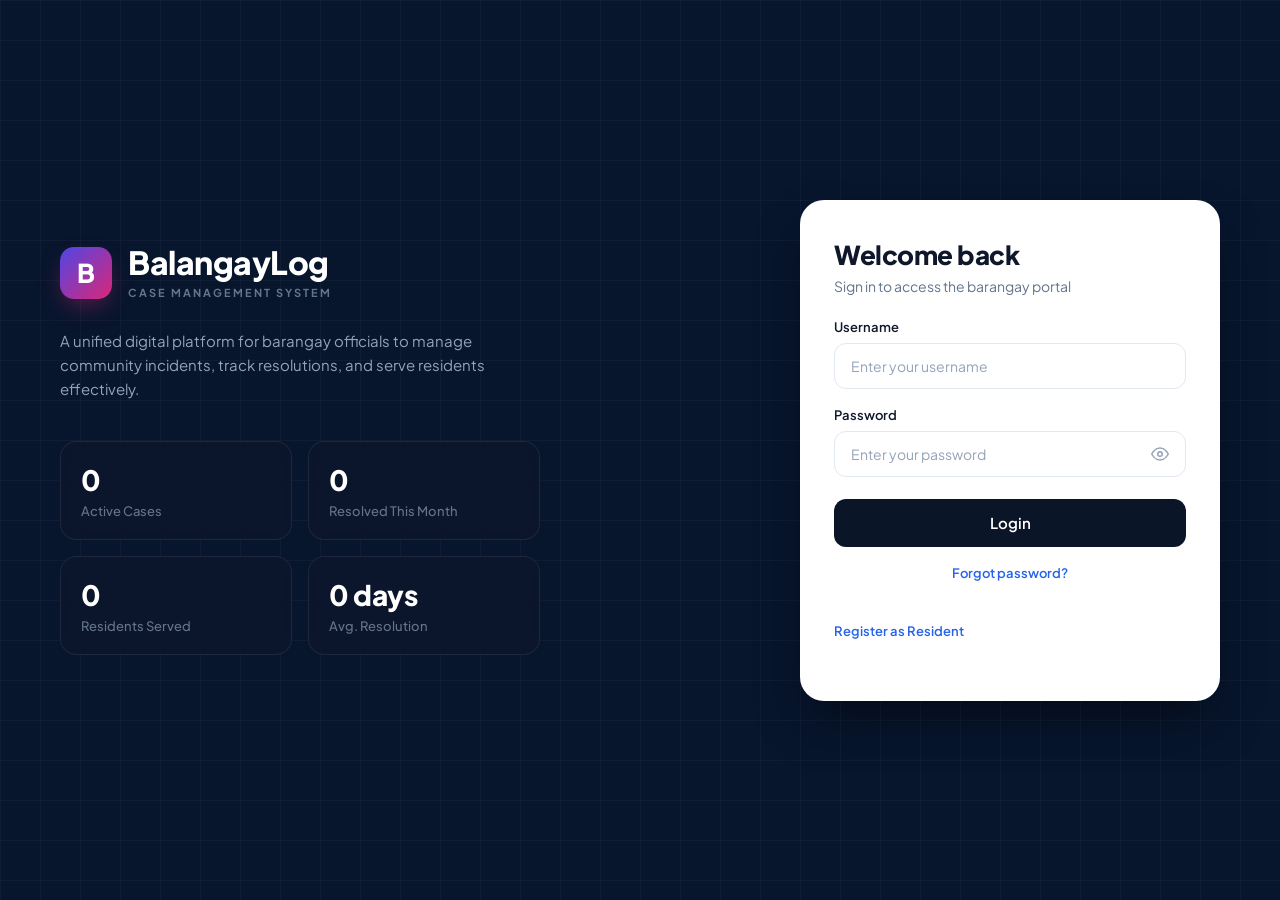
==== index.html @ 852dc4d8 "Merge branch 'jcgmarquez-cmd:main' into main" ====
<!DOCTYPE html>
<html lang="en">
<head>
    <meta charset="UTF-8">
    <meta name="viewport" content="width=device-width, initial-scale=1.0">
    <title>BalangayLog - Case Management System</title>
    
  <!-- Immediate Guard: If already logged in in this tab, do not render login page -->
    <script>
        try {
            var token = sessionStorage.getItem('authToken');
            var user = sessionStorage.getItem('currentUser');
            if (token && user && token !== 'undefined' && user !== 'undefined' && token !== 'null' && user !== 'null') {
                window.location.replace('dashboard.html');
            }
        } catch (e) {}
    </script>

    <link rel="stylesheet" href="style.css">
    <link href="https://fonts.googleapis.com/css2?family=Plus+Jakarta+Sans:wght@400;500;600;700;800&display=swap" rel="stylesheet">
</head>
<body>
    <div class="page-container">
        <!-- LEFT SIDE: BRANDING & REAL-TIME STATS -->
        <div class="hero-section">
            <div class="brand-header">
                <div class="brand-logo">
                    <span class="brand-logo-fallback" aria-hidden="true">B</span>
                </div>
                <div class="brand-text">
                    <h1>BalangayLog</h1>
                    <span class="subtext">CASE MANAGEMENT SYSTEM</span>
                </div>
            </div>

            <p class="hero-description">
                A unified digital platform for barangay officials to manage community incidents, track resolutions, and serve residents effectively.
            </p>

            <!-- Real-Time Metrics Grid -->
            <div class="metrics-grid">
                <div class="metric-card">
                    <span class="metric-value" id="activeCases">0</span>
                    <span class="metric-label">Active Cases</span>
                </div>
                <div class="metric-card">
                    <span class="metric-value" id="resolvedMonth">0</span>
                    <span class="metric-label">Resolved This Month</span>
                </div>
                <div class="metric-card">
                    <span class="metric-value" id="residentsServed">0</span>
                    <span class="metric-label">Residents Served</span>
                </div>
                <div class="metric-card">
                    <span class="metric-value" id="avgResolution">0 days</span>
                    <span class="metric-label">Avg. Resolution</span>
                </div>
            </div>
        </div> 
        
        <!-- RIGHT SIDE: LOGIN CARD -->
        <div class="auth-section">
            <div class="auth-card">
                <div class="auth-header">
                    <h2>Welcome back</h2>
                    <p>Sign in to access the barangay portal</p>
                </div>

                <div id="errorBanner" class="error-banner" style="display: none;"></div>

                <form id="setupForm" style="display: none;">
                    <div class="form-group">
                        <label for="setup_first_name">First Name</label>
                        <input type="text" id="setup_first_name" required autocomplete="off">
                    </div>
                    <div class="form-group">
                        <label for="setup_last_name">Last Name</label>
                        <input type="text" id="setup_last_name" required autocomplete="off">
                    </div>
                    <div class="form-group">
                        <label for="setup_username">Username</label>
                        <input type="text" id="setup_username" required autocomplete="off">
                    </div>
                    <div class="form-group">
                        <label for="setup_password">Password</label>
                        <input type="password" id="setup_password" required>
                    </div>
                    <div class="form-group">
                        <label for="setup_confirm_password">Confirm Password</label>
                        <input type="password" id="setup_confirm_password" required>
                    </div>
                    <button type="submit" id="setupBtn" class="primary-btn">Create Administrator</button>
                </form>

                <form id="loginForm">
                    <div class="form-group">
                        <label for="username">Username</label>
                        <input type="text" id="username" placeholder="Enter your username" required autocomplete="off">
                    </div>

                    <div class="form-group">
                        <label for="password">Password</label>
                        <div class="password-input-wrapper">
                            <input type="password" id="password" placeholder="Enter your password" required>
                            <button type="button" id="togglePassword" class="eye-btn" aria-label="Toggle password">
                                <svg class="eye-icon" viewBox="0 0 24 24" width="18" height="18" fill="none" stroke="currentColor" stroke-width="2" stroke-linecap="round" stroke-linejoin="round">
                                    <path d="M1 12s4-8 11-8 11 8 11 8-4 8-11 8-11-8-11-8z"></path>
                                    <circle cx="12" cy="12" r="3"></circle>
                                </svg>
                            </button>
                        </div>
                    </div>

                    <button type="submit" id="loginBtn" class="primary-btn">Login</button>
                    <a href="#" id="forgotPasswordLink" class="forgot-link">Forgot password?</a>
                </form>

                <div class="auth-links" style="display: flex; justify-content: space-between; margin-top: 18px; gap: 12px; flex-wrap: wrap;">
                    <a href="register.html" class="forgot-link">Register as Resident</a>
                    <a href="#" id="initialSetupLink" class="forgot-link">Initial Setup</a>
                </div>
            </div>
        </div>
    </div>

  <script src="script.js?v=99"></script>

   <!-- ADMINISTRATIVE PASSWORD RESET MODAL -->
    <div class="modal-overlay" id="forgotModal" style="display: none; position: fixed; inset: 0; background: rgba(15, 23, 42, 0.7); backdrop-filter: blur(4px); z-index: 9999; align-items: center; justify-content: center;">
        <div style="background: #ffffff; border-radius: 16px; max-width: 440px; width: 90%; padding: 28px; box-shadow: 0 20px 25px -5px rgba(0, 0, 0, 0.2); position: relative;">
            <div style="display: flex; align-items: center; justify-content: space-between; margin-bottom: 16px;">
                <div style="display: flex; align-items: center; gap: 10px;">
                    <div style="background: #eff6ff; color: #2563eb; width: 36px; height: 36px; border-radius: 10px; display: flex; align-items: center; justify-content: center;">
                        <svg viewBox="0 0 24 24" width="20" height="20" fill="none" stroke="currentColor" stroke-width="2">
                            <rect x="3" y="11" width="18" height="11" rx="2" ry="2"></rect>
                            <path d="M7 11V7a5 5 0 0 1 10 0v4"></path>
                        </svg>
                    </div>
                    <h3 style="margin: 0; font-size: 1.15rem; color: #0f172a; font-weight: 700;">Password Reset Policy</h3>
                </div>
                <button type="button" id="closeForgotModal" style="background: transparent; border: none; font-size: 24px; color: #94a3b8; cursor: pointer; line-height: 1;">&times;</button>
            </div>

            <p style="font-size: 0.9rem; color: #475569; line-height: 1.5; margin-bottom: 14px;">
                Verified Account: <strong id="forgotModalUserDisplay" style="color: #0f172a;">Official Account</strong>
            </p>

            <p style="font-size: 0.9rem; color: #475569; line-height: 1.5; margin-bottom: 18px;">
                Password reset requests must be submitted directly to the Barangay System Administrator.
            </p>

            <div style="background: #f8fafc; border: 1px solid #e2e8f0; border-radius: 10px; padding: 14px; font-size: 0.85rem; color: #334155; margin-bottom: 20px;">
                <p style="margin: 0 0 6px 0;"><strong>Required Steps:</strong></p>
                <ul style="margin: 0; padding-left: 18px; line-height: 1.6;">
                    <li>Contact the <strong>Barangay Secretary</strong> or ICT Administrator.</li>
                    <li>Present valid barangay identification credentials.</li>
                    <li>The administrator will generate and issue a temporary login key.</li>
                </ul>
            </div>

            <button type="button" id="dismissForgotBtn" class="primary-btn" style="width: 100%; padding: 10px; font-size: 0.95rem;">Understood</button>
        </div>
    </div>
</body>
</html>
---- style.css ----
* {
    margin: 0;
    padding: 0;
    box-sizing: border-box;
    font-family: 'Plus Jakarta Sans', sans-serif;
}

body {
    min-height: 100vh;
    background-color: #07152d;
    background-image: 
        linear-gradient(rgba(255, 255, 255, 0.03) 1px, transparent 1px),
        linear-gradient(90deg, rgba(255, 255, 255, 0.03) 1px, transparent 1px);
    background-size: 40px 40px;
    display: flex;
    align-items: center;
    justify-content: center;
    color: #ffffff;
}

.page-container {
    width: 100%;
    max-width: 1240px;
    min-height: 100vh;
    display: flex;
    flex-direction: row;
    align-items: center;
    justify-content: space-between;
    padding: 40px;
    gap: 48px;
    margin: 0 auto;
}

/* --- LEFT SIDE: HERO & STATS --- */
.hero-section {
    flex: 1 1 540px;
    min-width: 320px;
}

.brand-header {
    display: flex;
    align-items: center;
    gap: 16px;
    margin-bottom: 28px;
}

.brand-logo {
    position: relative;
    width: 52px;
    height: 52px;
    background: linear-gradient(135deg, #4f46e5 0%, #db2777 100%);
    border-radius: 14px;
    display: flex;
    align-items: center;
    justify-content: center;
    font-size: 26px;
    font-weight: 800;
    color: #ffffff;
    box-shadow: 0 10px 25px -5px rgba(219, 39, 119, 0.4);
}

.brand-logo-fallback {
    line-height: 1;
}

.brand-text h1 {
    font-size: 32px;
    font-weight: 800;
    letter-spacing: -0.5px;
    color: #ffffff;
    line-height: 1.1;
}

.brand-text .subtext {
    font-size: 11px;
    font-weight: 700;
    letter-spacing: 2px;
    color: #64748b;
}

.hero-description {
    font-size: 15px;
    line-height: 1.6;
    color: #94a3b8;
    margin-bottom: 40px;
    max-width: 460px;
}

/* Metric Cards */
.metrics-grid {
    display: grid;
    grid-template-columns: 1fr 1fr;
    gap: 16px;
    max-width: 480px;
}

.metric-card {
    background: rgba(15, 23, 42, 0.6);
    border: 1px solid rgba(255, 255, 255, 0.08);
    backdrop-filter: blur(8px);
    border-radius: 16px;
    padding: 20px;
    display: flex;
    flex-direction: column;
    gap: 6px;
}

.metric-value {
    font-size: 28px;
    font-weight: 800;
    color: #ffffff;
    letter-spacing: -0.5px;
}

.metric-label {
    font-size: 13px;
    color: #64748b;
    font-weight: 500;
}

/* --- RIGHT SIDE: AUTH CARD --- */
.auth-section {
    flex: 0 0 420px;
    width: 420px;
    display: flex;
    justify-content: flex-end;
}

.auth-card {
    background: #ffffff;
    border-radius: 24px;
    padding: 38px 34px;
    width: 100%;
    color: #0f172a;
    box-shadow: 0 25px 50px -12px rgba(0, 0, 0, 0.5);
}

.register-page {
    max-width: 1000px;
}

.register-card {
    max-width: 800px;
    margin: 32px auto;
}

.register-brand {
    display: flex;
    align-items: center;
    gap: 12px;
    margin-bottom: 28px;
}

.register-brand .brand-logo {
    flex: 0 0 44px;
    width: 44px;
    height: 44px;
    font-size: 22px;
}

.register-brand-name {
    color: #0f172a;
    font-size: 17px;
    font-weight: 800;
}

.register-grid {
    display: grid;
    grid-template-columns: repeat(2, minmax(0, 1fr));
    column-gap: 20px;
}

.register-grid .form-group--wide {
    grid-column: 1 / -1;
}

.register-grid .form-group input[type="file"] {
    height: auto;
    min-height: 46px;
    padding: 9px 12px;
}

.register-footer {
    margin-top: 18px;
    text-align: center;
    color: #64748b;
    font-size: 13px;
}

.register-footer a {
    color: #2563eb;
    font-weight: 600;
    text-decoration: none;
}

.register-footer a:hover {
    text-decoration: underline;
}

.auth-header h2 {
    font-size: 26px;
    font-weight: 800;
    color: #0f172a;
    margin-bottom: 6px;
    letter-spacing: -0.5px;
}

.auth-header p {
    font-size: 14px;
    color: #64748b;
    margin-bottom: 24px;
}

.error-banner {
    background: #fef2f2;
    border: 1px solid #fecaca;
    color: #dc2626;
    padding: 10px 14px;
    border-radius: 10px;
    font-size: 13px;
    margin-bottom: 20px;
    font-weight: 500;
}

.form-group {
    margin-bottom: 18px;
}

.form-group label {
    display: block;
    font-size: 13px;
    font-weight: 600;
    color: #0f172a;
    margin-bottom: 8px;
}

.form-group input {
    width: 100%;
    height: 46px;
    padding: 0 16px;
    border: 1px solid #e2e8f0;
    border-radius: 12px;
    font-size: 14px;
    color: #0f172a;
    outline: none;
    transition: all 0.2s ease;
}

.form-group input:focus {
    border-color: #0f172a;
    box-shadow: 0 0 0 3px rgba(15, 23, 42, 0.08);
}

.form-group input::placeholder {
    color: #94a3b8;
}

.password-input-wrapper {
    position: relative;
    display: flex;
    align-items: center;
}

.password-input-wrapper input {
    padding-right: 48px;
}

.eye-btn {
    position: absolute;
    top: 50%;
    right: 14px;
    transform: translateY(-50%);
    width: 24px;
    height: 24px;
    background: none;
    border: none;
    cursor: pointer;
    color: #94a3b8;
    display: flex;
    align-items: center;
    justify-content: center;
    transition: color 0.2s;
}

.eye-btn:focus-visible {
    outline: 2px solid #2563eb;
    outline-offset: 2px;
    border-radius: 4px;
}

.eye-btn:hover {
    color: #0f172a;
}

.primary-btn {
    width: 100%;
    height: 48px;
    background: #0b1528;
    color: #ffffff;
    border: none;
    border-radius: 12px;
    font-size: 15px;
    font-weight: 600;
    cursor: pointer;
    transition: background 0.2s;
    margin-top: 4px;
}

.primary-btn:hover {
    background: #1e293b;
}

.primary-btn:disabled {
    opacity: 0.7;
    cursor: not-allowed;
}

.forgot-link {
    display: block;
    text-align: center;
    color: #2563eb;
    font-size: 13px;
    font-weight: 600;
    text-decoration: none;
    margin: 18px 0 24px;
}

.forgot-link:hover {
    text-decoration: underline;
}

/* Demo Accounts */
.demo-divider {
    position: relative;
    text-align: center;
    margin-bottom: 14px;
}

.demo-divider::before {
    content: '';
    position: absolute;
    top: 50%;
    left: 0;
    right: 0;
    height: 1px;
    background: #f1f5f9;
    z-index: 1;
}

.demo-divider span {
    position: relative;
    background: #ffffff;
    padding: 0 12px;
    font-size: 11px;
    font-weight: 700;
    letter-spacing: 1px;
    color: #94a3b8;
    z-index: 2;
}

.demo-grid {
    display: grid;
    grid-template-columns: 1fr 1fr;
    gap: 12px;
}

.demo-chip {
    background: #ffffff;
    border: 1px solid #e2e8f0;
    border-radius: 12px;
    padding: 10px 12px;
    display: flex;
    flex-direction: column;
    text-align: left;
    cursor: pointer;
    transition: all 0.2s;
}

.demo-chip:hover {
    border-color: #cbd5e1;
    background: #f8fafc;
}

.demo-chip .demo-name {
    font-size: 13px;
    font-weight: 700;
    color: #0f172a;
}

.demo-chip .demo-role {
    font-size: 11px;
    color: #64748b;
}

/* Stacks vertically ONLY on narrow mobile screens (under 720px) */
@media (max-width: 720px) {
    .page-container {
        flex-direction: column;
        padding: 32px 20px;
        gap: 36px;
    }
    .hero-section {
        max-width: 100%;
        text-align: center;
    }
    .brand-header {
        justify-content: center;
    }
    .hero-description {
        margin: 0 auto 32px;
    }
    .metrics-grid {
        max-width: 100%;
    }
    .auth-section {
        width: 100%;
        flex: 1 1 100%;
    }
    .register-page {
        min-height: 100vh;
        justify-content: center;
    }
    .register-card {
        margin: 0;
        padding: 28px 22px;
    }
}

@media (max-width: 520px) {
    .register-grid {
        grid-template-columns: 1fr;
    }
    .register-grid .form-group--wide {
        grid-column: auto;
    }
}
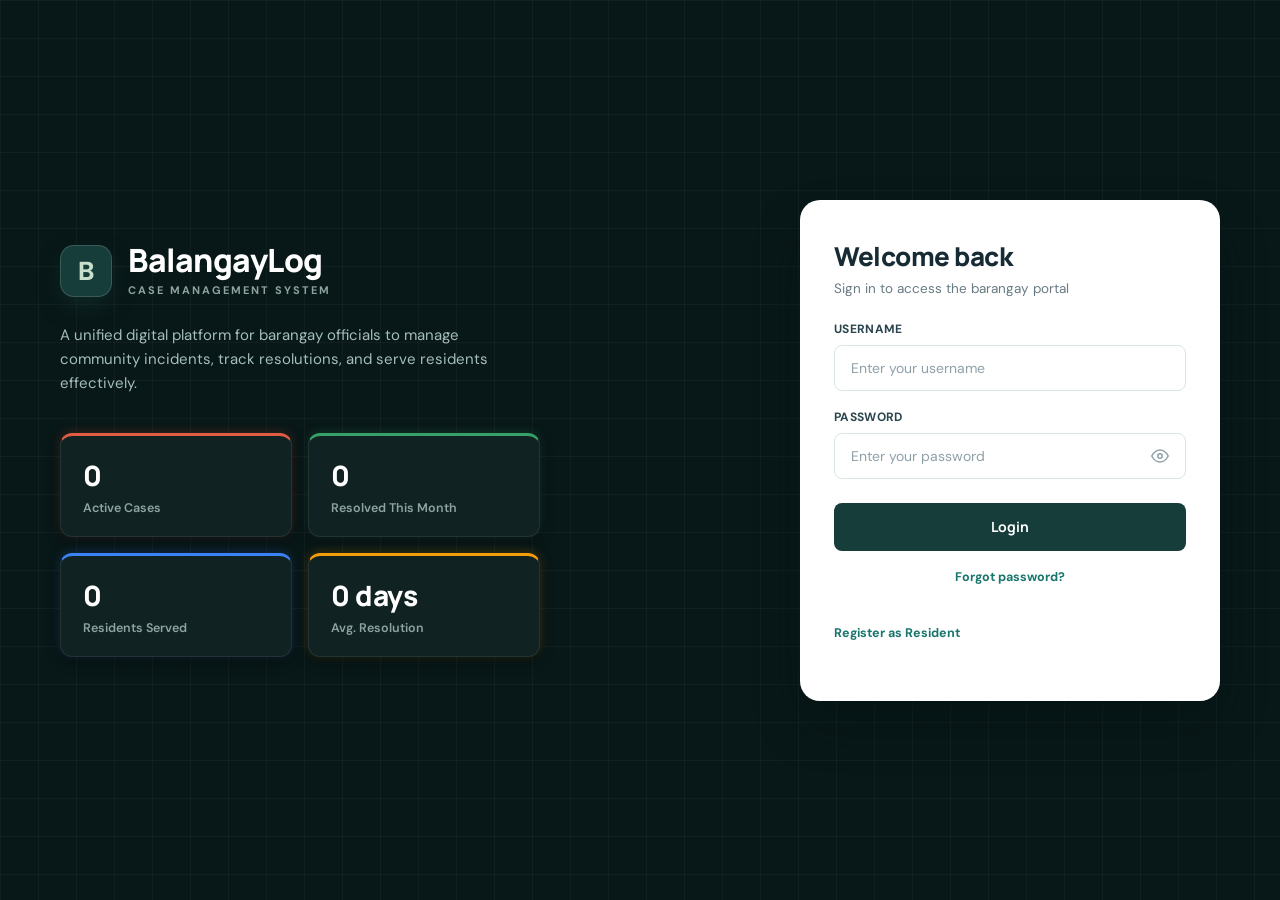
==== commit e4c4d0c4: "Add files via upload" ====
--- a/index.html
+++ b/index.html
@@ -16,7 +16,7 @@
         } catch (e) {}
     </script>
 
-    <link rel="stylesheet" href="style.css">
+    <link rel="stylesheet" href="style.css?v=20261011">
     <link href="https://fonts.googleapis.com/css2?family=Plus+Jakarta+Sans:wght@400;500;600;700;800&display=swap" rel="stylesheet">
 </head>
 <body>
--- a/style.css
+++ b/style.css
@@ -1,21 +1,38 @@
+@import url('https://fonts.googleapis.com/css2?family=DM+Sans:wght@400;500;600;700&family=Manrope:wght@500;600;700;800&family=Plus+Jakarta+Sans:wght@400;500;600;700;800&display=swap');
+
+:root {
+    --ink: #172b35;
+    --muted: #687b83;
+    --line: #dce5e6;
+    --paper: #f3f7f6;
+    --sidebar: #173d3b;
+    --sidebar-soft: #26524e;
+    --teal: #19766c;
+    --teal-dark: #125b54;
+    --coral: #d15c49;
+    --gold: #b4852e;
+    --blue: #407792;
+    --green: #48835f;
+}
+
 * {
     margin: 0;
     padding: 0;
     box-sizing: border-box;
-    font-family: 'Plus Jakarta Sans', sans-serif;
+    font-family: 'DM Sans', 'Plus Jakarta Sans', sans-serif;
 }
 
 body {
     min-height: 100vh;
-    background-color: #07152d;
+    background-color: #081717 !important;
     background-image: 
-        linear-gradient(rgba(255, 255, 255, 0.03) 1px, transparent 1px),
-        linear-gradient(90deg, rgba(255, 255, 255, 0.03) 1px, transparent 1px);
-    background-size: 40px 40px;
+        linear-gradient(rgba(255, 255, 255, 0.035) 1px, transparent 1px),
+        linear-gradient(90deg, rgba(255, 255, 255, 0.035) 1px, transparent 1px) !important;
+    background-size: 38px 38px !important;
     display: flex;
     align-items: center;
     justify-content: center;
-    color: #ffffff;
+    color: #f1f7f5;
 }
 
 .page-container {
@@ -41,22 +58,24 @@
     display: flex;
     align-items: center;
     gap: 16px;
-    margin-bottom: 28px;
+    margin-bottom: 24px;
 }
 
 .brand-logo {
     position: relative;
     width: 52px;
     height: 52px;
-    background: linear-gradient(135deg, #4f46e5 0%, #db2777 100%);
+    background: #173d3b;
+    border: 1px solid rgba(255, 255, 255, 0.15);
     border-radius: 14px;
     display: flex;
     align-items: center;
     justify-content: center;
+    font-family: 'Manrope', sans-serif;
     font-size: 26px;
     font-weight: 800;
-    color: #ffffff;
-    box-shadow: 0 10px 25px -5px rgba(219, 39, 119, 0.4);
+    color: #c8e0cb;
+    box-shadow: 0 10px 25px -5px rgba(23, 61, 59, 0.6);
 }
 
 .brand-logo-fallback {
@@ -64,6 +83,7 @@
 }
 
 .brand-text h1 {
+    font-family: 'Manrope', sans-serif;
     font-size: 32px;
     font-weight: 800;
     letter-spacing: -0.5px;
@@ -75,18 +95,18 @@
     font-size: 11px;
     font-weight: 700;
     letter-spacing: 2px;
-    color: #64748b;
+    color: #8da49e;
 }
 
 .hero-description {
     font-size: 15px;
     line-height: 1.6;
-    color: #94a3b8;
-    margin-bottom: 40px;
+    color: #a4beba;
+    margin-bottom: 38px;
     max-width: 460px;
 }
 
-/* Metric Cards */
+/* Metric Cards Base */
 .metrics-grid {
     display: grid;
     grid-template-columns: 1fr 1fr;
@@ -95,17 +115,47 @@
 }
 
 .metric-card {
-    background: rgba(15, 23, 42, 0.6);
+    background: #112222;
     border: 1px solid rgba(255, 255, 255, 0.08);
-    backdrop-filter: blur(8px);
-    border-radius: 16px;
-    padding: 20px;
+    backdrop-filter: blur(10px);
+    border-radius: 12px;
+    padding: 20px 22px;
     display: flex;
     flex-direction: column;
     gap: 6px;
+    transition: transform 0.2s ease, box-shadow 0.2s ease;
+}
+
+.metric-card:hover {
+    transform: translateY(-2px);
+}
+
+/* 1. Active Cases (Coral Red) */
+.metric-card:nth-child(1) {
+    border-top: 3px solid #e05d44 !important;
+    box-shadow: 0 -2px 10px rgba(224, 93, 68, 0.2), 0 4px 14px rgba(0, 0, 0, 0.35);
+}
+
+/* 2. Resolved This Month (Emerald Green) */
+.metric-card:nth-child(2) {
+    border-top: 3px solid #38a169 !important;
+    box-shadow: 0 -2px 10px rgba(56, 161, 105, 0.2), 0 4px 14px rgba(0, 0, 0, 0.35);
+}
+
+/* 3. Residents Served (Blue) */
+.metric-card:nth-child(3) {
+    border-top: 3px solid #3b82f6 !important;
+    box-shadow: 0 -2px 10px rgba(59, 130, 246, 0.2), 0 4px 14px rgba(0, 0, 0, 0.35);
+}
+
+/* 4. Avg. Resolution (Amber / Yellow) */
+.metric-card:nth-child(4) {
+    border-top: 3px solid #f59e0b !important;
+    box-shadow: 0 -2px 10px rgba(245, 158, 11, 0.2), 0 4px 14px rgba(0, 0, 0, 0.35);
 }
 
 .metric-value {
+    font-family: 'Manrope', sans-serif;
     font-size: 28px;
     font-weight: 800;
     color: #ffffff;
@@ -113,9 +163,9 @@
 }
 
 .metric-label {
-    font-size: 13px;
-    color: #64748b;
-    font-weight: 500;
+    font-size: 12.5px;
+    color: #8da4a2;
+    font-weight: 600;
 }
 
 /* --- RIGHT SIDE: AUTH CARD --- */
@@ -128,19 +178,20 @@
 
 .auth-card {
     background: #ffffff;
-    border-radius: 24px;
+    border-radius: 20px;
     padding: 38px 34px;
     width: 100%;
-    color: #0f172a;
-    box-shadow: 0 25px 50px -12px rgba(0, 0, 0, 0.5);
+    color: #172b35;
+    box-shadow: 0 25px 50px -12px rgba(4, 16, 16, 0.6);
 }
 
 .register-page {
-    max-width: 1000px;
+    max-width: 900px;
+    justify-content: center;
 }
 
 .register-card {
-    max-width: 800px;
+    max-width: 760px;
     margin: 32px auto;
 }
 
@@ -148,7 +199,7 @@
     display: flex;
     align-items: center;
     gap: 12px;
-    margin-bottom: 28px;
+    margin-bottom: 26px;
 }
 
 .register-brand .brand-logo {
@@ -159,8 +210,9 @@
 }
 
 .register-brand-name {
-    color: #0f172a;
-    font-size: 17px;
+    color: #172b35;
+    font-family: 'Manrope', sans-serif;
+    font-size: 18px;
     font-weight: 800;
 }
 
@@ -174,52 +226,48 @@
     grid-column: 1 / -1;
 }
 
-.register-grid .form-group input[type="file"] {
-    height: auto;
-    min-height: 46px;
-    padding: 9px 12px;
-}
-
 .register-footer {
     margin-top: 18px;
     text-align: center;
-    color: #64748b;
+    color: #687b83;
     font-size: 13px;
 }
 
 .register-footer a {
-    color: #2563eb;
-    font-weight: 600;
+    color: #19766c;
+    font-weight: 700;
     text-decoration: none;
 }
 
 .register-footer a:hover {
+    color: #125b54;
     text-decoration: underline;
 }
 
 .auth-header h2 {
+    font-family: 'Manrope', sans-serif;
     font-size: 26px;
     font-weight: 800;
-    color: #0f172a;
+    color: #172b35;
     margin-bottom: 6px;
     letter-spacing: -0.5px;
 }
 
 .auth-header p {
-    font-size: 14px;
-    color: #64748b;
+    font-size: 13.5px;
+    color: #687b83;
     margin-bottom: 24px;
 }
 
 .error-banner {
-    background: #fef2f2;
-    border: 1px solid #fecaca;
-    color: #dc2626;
+    background: #fff0ed;
+    border: 1px solid #eac2bc;
+    color: #9c4034;
     padding: 10px 14px;
-    border-radius: 10px;
+    border-radius: 8px;
     font-size: 13px;
     margin-bottom: 20px;
-    font-weight: 500;
+    font-weight: 600;
 }
 
 .form-group {
@@ -228,31 +276,46 @@
 
 .form-group label {
     display: block;
-    font-size: 13px;
-    font-weight: 600;
-    color: #0f172a;
+    font-size: 12px;
+    font-weight: 700;
+    color: #2b454e;
     margin-bottom: 8px;
-}
-
-.form-group input {
+    text-transform: uppercase;
+    letter-spacing: 0.3px;
+}
+
+.form-group input,
+.form-group select {
     width: 100%;
     height: 46px;
     padding: 0 16px;
-    border: 1px solid #e2e8f0;
-    border-radius: 12px;
+    border: 1px solid var(--line);
+    border-radius: 8px;
     font-size: 14px;
-    color: #0f172a;
+    color: var(--ink);
+    background: #ffffff;
     outline: none;
     transition: all 0.2s ease;
 }
 
-.form-group input:focus {
-    border-color: #0f172a;
-    box-shadow: 0 0 0 3px rgba(15, 23, 42, 0.08);
+.form-group select {
+    cursor: pointer;
+}
+
+.form-group input[type="file"] {
+    height: auto;
+    min-height: 46px;
+    padding: 10px 14px;
+}
+
+.form-group input:focus,
+.form-group select:focus {
+    border-color: #19766c;
+    box-shadow: 0 0 0 3px rgba(25, 118, 108, 0.15);
 }
 
 .form-group input::placeholder {
-    color: #94a3b8;
+    color: #8fa1a8;
 }
 
 .password-input-wrapper {
@@ -275,7 +338,7 @@
     background: none;
     border: none;
     cursor: pointer;
-    color: #94a3b8;
+    color: #8fa1a8;
     display: flex;
     align-items: center;
     justify-content: center;
@@ -283,117 +346,59 @@
 }
 
 .eye-btn:focus-visible {
-    outline: 2px solid #2563eb;
+    outline: 2px solid #19766c;
     outline-offset: 2px;
     border-radius: 4px;
 }
 
 .eye-btn:hover {
-    color: #0f172a;
+    color: var(--ink);
 }
 
 .primary-btn {
     width: 100%;
     height: 48px;
-    background: #0b1528;
+    background: #173d3b;
     color: #ffffff;
     border: none;
-    border-radius: 12px;
-    font-size: 15px;
-    font-weight: 600;
+    border-radius: 8px;
+    font-family: 'Manrope', sans-serif;
+    font-size: 14px;
+    font-weight: 700;
     cursor: pointer;
-    transition: background 0.2s;
-    margin-top: 4px;
+    transition: background 0.2s ease, transform 0.15s ease;
+    margin-top: 6px;
 }
 
 .primary-btn:hover {
-    background: #1e293b;
+    background: #122d2b;
+}
+
+.primary-btn:active {
+    transform: translateY(1px);
 }
 
 .primary-btn:disabled {
-    opacity: 0.7;
+    opacity: 0.65;
     cursor: not-allowed;
 }
 
 .forgot-link {
     display: block;
     text-align: center;
-    color: #2563eb;
-    font-size: 13px;
-    font-weight: 600;
+    color: #19766c;
+    font-size: 12.5px;
+    font-weight: 700;
     text-decoration: none;
-    margin: 18px 0 24px;
+    margin: 18px 0 22px;
 }
 
 .forgot-link:hover {
+    color: #125b54;
     text-decoration: underline;
 }
 
-/* Demo Accounts */
-.demo-divider {
-    position: relative;
-    text-align: center;
-    margin-bottom: 14px;
-}
-
-.demo-divider::before {
-    content: '';
-    position: absolute;
-    top: 50%;
-    left: 0;
-    right: 0;
-    height: 1px;
-    background: #f1f5f9;
-    z-index: 1;
-}
-
-.demo-divider span {
-    position: relative;
-    background: #ffffff;
-    padding: 0 12px;
-    font-size: 11px;
-    font-weight: 700;
-    letter-spacing: 1px;
-    color: #94a3b8;
-    z-index: 2;
-}
-
-.demo-grid {
-    display: grid;
-    grid-template-columns: 1fr 1fr;
-    gap: 12px;
-}
-
-.demo-chip {
-    background: #ffffff;
-    border: 1px solid #e2e8f0;
-    border-radius: 12px;
-    padding: 10px 12px;
-    display: flex;
-    flex-direction: column;
-    text-align: left;
-    cursor: pointer;
-    transition: all 0.2s;
-}
-
-.demo-chip:hover {
-    border-color: #cbd5e1;
-    background: #f8fafc;
-}
-
-.demo-chip .demo-name {
-    font-size: 13px;
-    font-weight: 700;
-    color: #0f172a;
-}
-
-.demo-chip .demo-role {
-    font-size: 11px;
-    color: #64748b;
-}
-
-/* Stacks vertically ONLY on narrow mobile screens (under 720px) */
-@media (max-width: 720px) {
+@media (max-width: 768px) {
     .page-container {
         flex-direction: column;
         padding: 32px 20px;
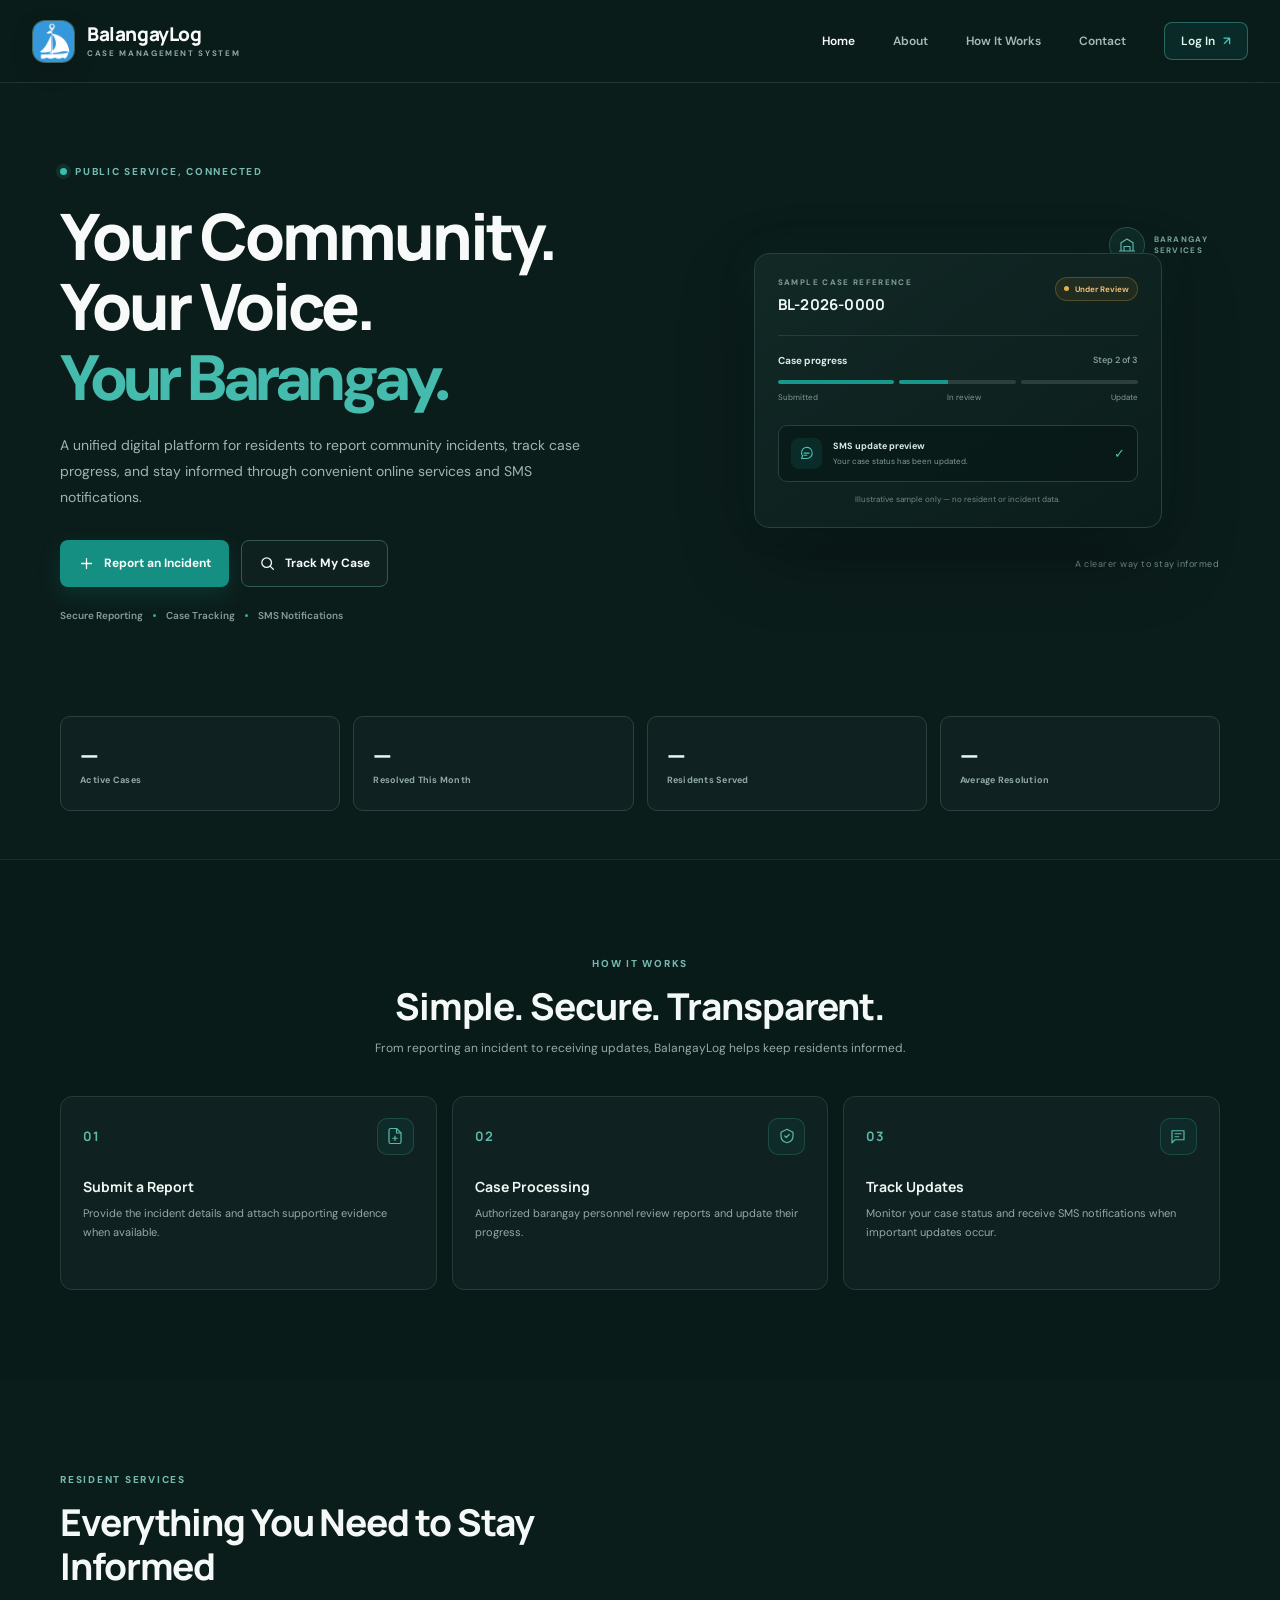
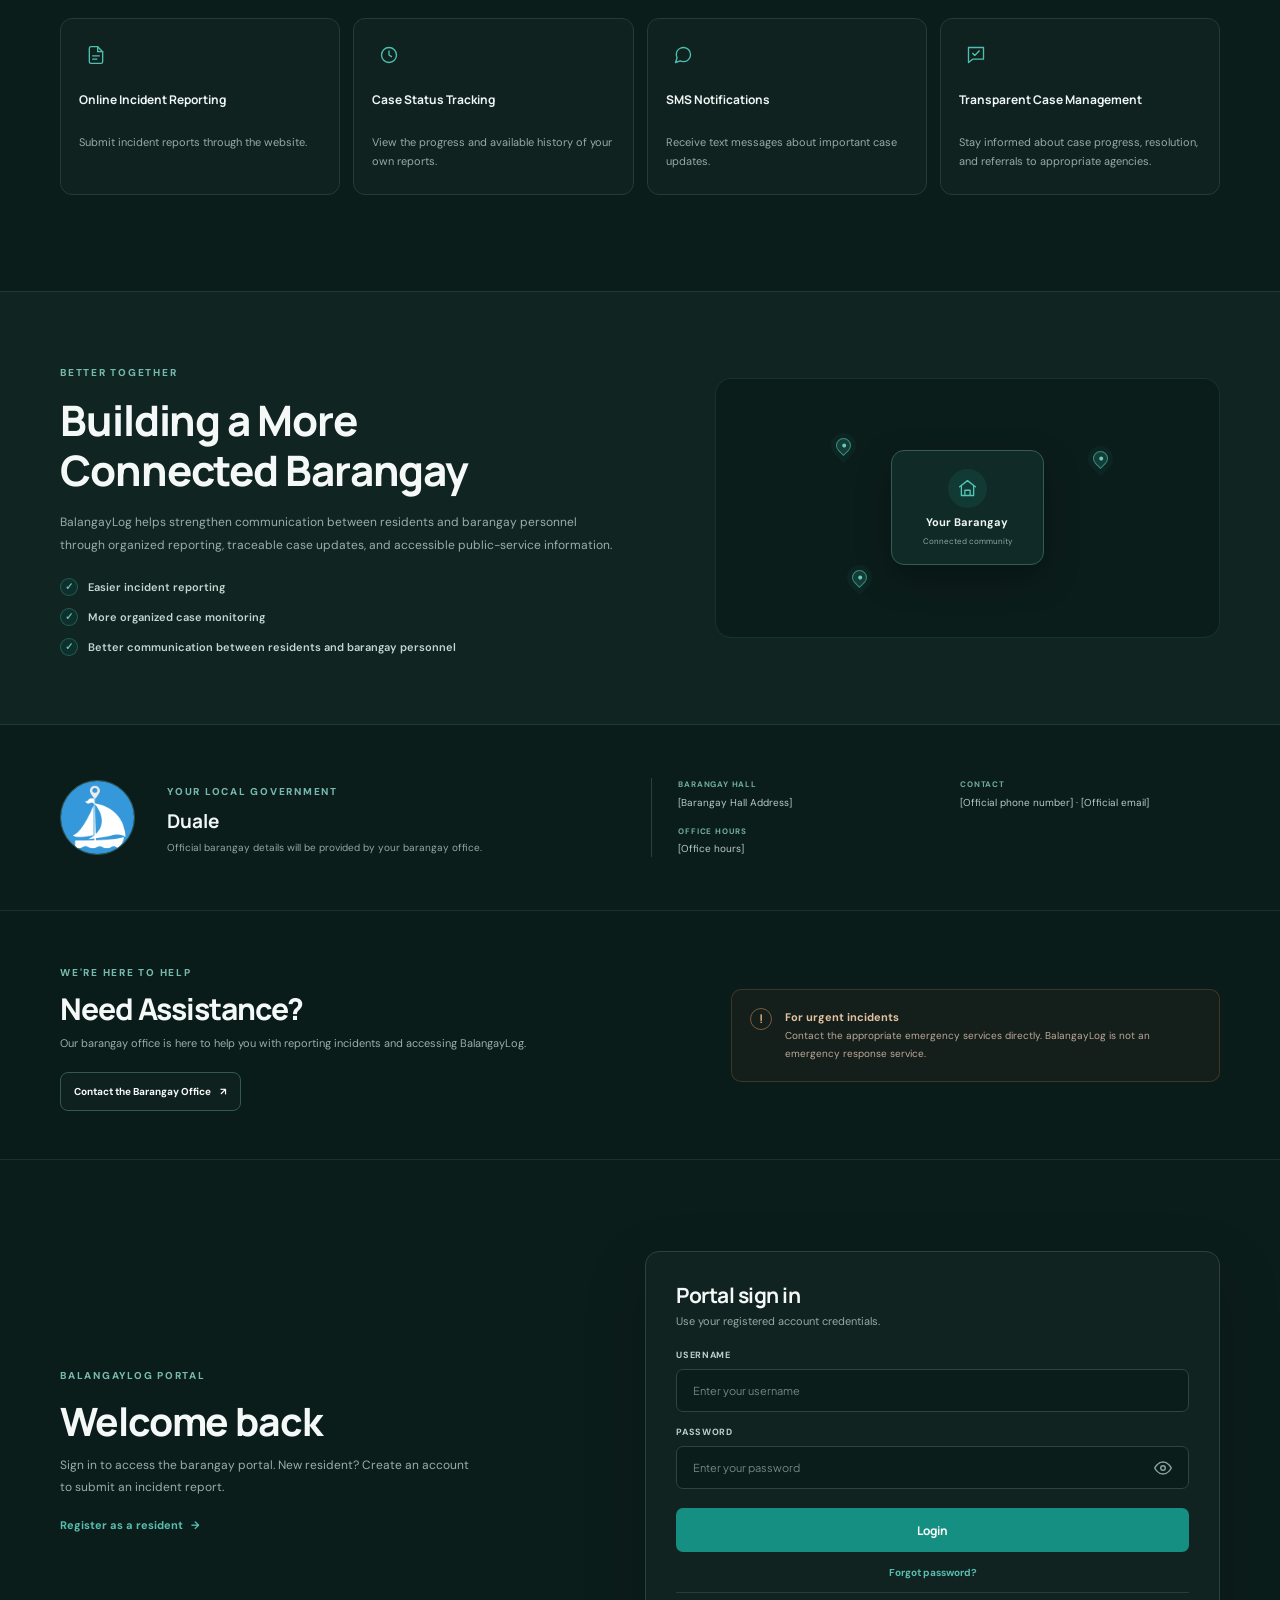
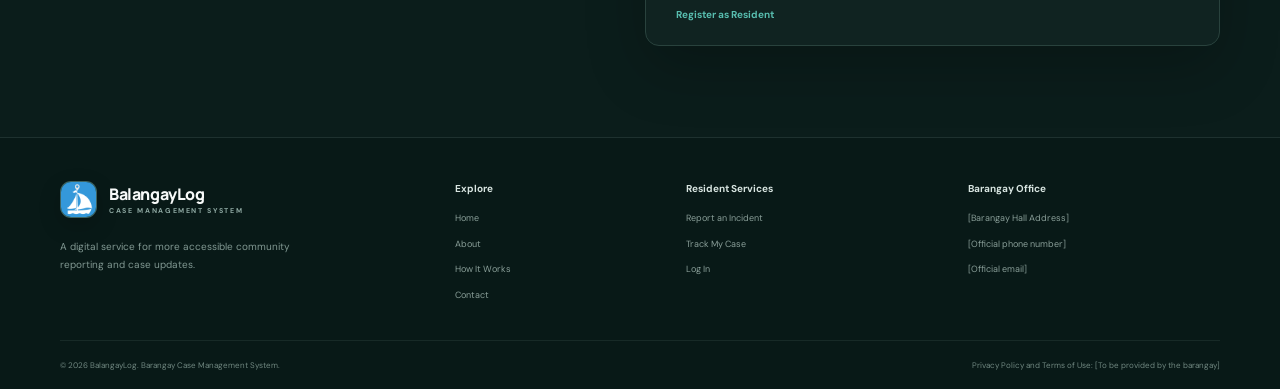
==== commit 74b80616: "Improve homepage and Resident registration UI" ====
--- a/index.html
+++ b/index.html
@@ -3,9 +3,8 @@
 <head>
     <meta charset="UTF-8">
     <meta name="viewport" content="width=device-width, initial-scale=1.0">
-    <title>BalangayLog - Case Management System</title>
-    
-  <!-- Immediate Guard: If already logged in in this tab, do not render login page -->
+    <meta name="theme-color" content="#071716">
+    <title>BalangayLog - Barangay Incident Management System</title>
     <script>
         try {
             var token = sessionStorage.getItem('authToken');
@@ -15,89 +14,235 @@
             }
         } catch (e) {}
     </script>
-
     <link rel="stylesheet" href="style.css?v=20261011">
+    <link rel="stylesheet" href="homepage.css?v=20261015">
     <link href="https://fonts.googleapis.com/css2?family=Plus+Jakarta+Sans:wght@400;500;600;700;800&display=swap" rel="stylesheet">
 </head>
-<body>
-    <div class="page-container">
-        <!-- LEFT SIDE: BRANDING & REAL-TIME STATS -->
-        <div class="hero-section">
-            <div class="brand-header">
-                <div class="brand-logo">
-                    <span class="brand-logo-fallback" aria-hidden="true">B</span>
-                </div>
-                <div class="brand-text">
-                    <h1>BalangayLog</h1>
-                    <span class="subtext">CASE MANAGEMENT SYSTEM</span>
-                </div>
-            </div>
-
-            <p class="hero-description">
-                A unified digital platform for barangay officials to manage community incidents, track resolutions, and serve residents effectively.
-            </p>
-
-            <!-- Real-Time Metrics Grid -->
-            <div class="metrics-grid">
-                <div class="metric-card">
-                    <span class="metric-value" id="activeCases">0</span>
-                    <span class="metric-label">Active Cases</span>
-                </div>
-                <div class="metric-card">
-                    <span class="metric-value" id="resolvedMonth">0</span>
-                    <span class="metric-label">Resolved This Month</span>
-                </div>
-                <div class="metric-card">
-                    <span class="metric-value" id="residentsServed">0</span>
-                    <span class="metric-label">Residents Served</span>
-                </div>
-                <div class="metric-card">
-                    <span class="metric-value" id="avgResolution">0 days</span>
-                    <span class="metric-label">Avg. Resolution</span>
-                </div>
-            </div>
-        </div> 
-        
-        <!-- RIGHT SIDE: LOGIN CARD -->
-        <div class="auth-section">
+<body class="homepage">
+    <header class="site-header" id="top">
+        <div class="site-header-inner">
+            <a class="site-brand" href="#top" aria-label="BalangayLog home">
+                <img class="site-brand-mark" src="assets/balangaylog-logo.png" alt="">
+                <span class="site-brand-copy">
+                    <strong>BalangayLog</strong>
+                    <span>CASE MANAGEMENT SYSTEM</span>
+                </span>
+            </a>
+            <nav class="site-nav" aria-label="Main navigation">
+                <div class="desktop-nav">
+                    <a href="#top" aria-current="page">Home</a>
+                    <a href="#community">About</a>
+                    <a href="#how-it-works">How It Works</a>
+                    <a href="#contact">Contact</a>
+                    <a class="nav-login" href="#login">Log In <span aria-hidden="true">↗</span></a>
+                </div>
+                <details class="mobile-nav">
+                    <summary aria-label="Open navigation menu">Menu</summary>
+                    <div class="mobile-nav-links">
+                        <a href="#top">Home</a>
+                        <a href="#community">About</a>
+                        <a href="#how-it-works">How It Works</a>
+                        <a href="#contact">Contact</a>
+                        <a href="#login">Log In</a>
+                    </div>
+                </details>
+            </nav>
+        </div>
+    </header>
+
+    <main>
+        <section class="hero page-width" aria-labelledby="hero-title">
+            <div class="hero-copy">
+                <span class="eyebrow"><span class="eyebrow-dot"></span> PUBLIC SERVICE, CONNECTED</span>
+                <h1 id="hero-title">Your Community.<br>Your Voice.<br><span>Your Barangay.</span></h1>
+                <p class="hero-description">A unified digital platform for residents to report community incidents, track case progress, and stay informed through convenient online services and SMS notifications.</p>
+                <div class="hero-actions">
+                    <a class="button button-primary" href="register.php">
+                        <svg viewBox="0 0 24 24" aria-hidden="true"><path d="M12 5v14M5 12h14"/></svg>
+                        Report an Incident
+                    </a>
+                    <a class="button button-secondary" href="urgent.html">
+                        <svg viewBox="0 0 24 24" aria-hidden="true"><circle cx="10.8" cy="10.8" r="6.8"/><path d="m16 16 4.2 4.2"/></svg>
+                        Track My Case
+                    </a>
+                </div>
+                <p class="trust-note"><span>Secure Reporting</span><i></i><span>Case Tracking</span><i></i><span>SMS Notifications</span></p>
+            </div>
+
+            <div class="hero-visual" aria-label="Illustration of a case status update">
+                <div class="visual-orbit orbit-one"></div>
+                <div class="visual-orbit orbit-two"></div>
+                <div class="service-mark" aria-hidden="true">
+                    <span class="service-mark-inner"><svg viewBox="0 0 24 24"><path d="M4 20V9l8-5 8 5v11M8 20v-6h8v6M2 20h20"/></svg></span>
+                    <span class="service-mark-label">BARANGAY<br>SERVICES</span>
+                </div>
+                <article class="case-preview">
+                    <div class="case-preview-top">
+                        <div>
+                            <span class="case-caption">SAMPLE CASE REFERENCE</span>
+                            <strong class="case-reference">BL-2026-0000</strong>
+                        </div>
+                        <span class="status-badge"><i></i> Under Review</span>
+                    </div>
+                    <div class="case-divider"></div>
+                    <div class="progress-heading"><span>Case progress</span><span>Step 2 of 3</span></div>
+                    <div class="progress-track" aria-label="Illustrative progress: 2 of 3 steps">
+                        <span class="progress-step is-complete"></span>
+                        <span class="progress-step is-current"></span>
+                        <span class="progress-step"></span>
+                    </div>
+                    <div class="progress-labels"><span>Submitted</span><span>In review</span><span>Update</span></div>
+                    <div class="sms-preview">
+                        <span class="sms-icon" aria-hidden="true">
+                            <svg viewBox="0 0 24 24"><path d="M20 11.5a7.5 7.5 0 0 1-7.5 7.5H5l1.5-3.7A7.5 7.5 0 1 1 20 11.5Z"/><path d="M8.5 11.5h7M8.5 14.5h4"/></svg>
+                        </span>
+                        <span><strong>SMS update preview</strong><small>Your case status has been updated.</small></span>
+                        <span class="sms-check" aria-hidden="true">✓</span>
+                    </div>
+                    <p class="sample-disclaimer">Illustrative sample only — no resident or incident data.</p>
+                </article>
+                <span class="visual-caption">A clearer way to stay informed</span>
+            </div>
+        </section>
+
+        <section class="metrics-section page-width" aria-label="Live community service statistics">
+            <article class="metric-card">
+                <span class="metric-value" id="activeCases">—</span>
+                <span class="metric-label">Active Cases</span>
+            </article>
+            <article class="metric-card">
+                <span class="metric-value" id="resolvedMonth">—</span>
+                <span class="metric-label">Resolved This Month</span>
+            </article>
+            <article class="metric-card">
+                <span class="metric-value" id="residentsServed">—</span>
+                <span class="metric-label">Residents Served</span>
+            </article>
+            <article class="metric-card">
+                <span class="metric-value" id="avgResolution">—</span>
+                <span class="metric-label">Average Resolution</span>
+            </article>
+        </section>
+
+        <section class="section-block how-section" id="how-it-works" aria-labelledby="how-title">
+            <div class="page-width">
+                <div class="section-heading">
+                    <span class="eyebrow">HOW IT WORKS</span>
+                    <h2 id="how-title">Simple. Secure. Transparent.</h2>
+                    <p>From reporting an incident to receiving updates, BalangayLog helps keep residents informed.</p>
+                </div>
+                <div class="steps-grid">
+                    <article class="info-card step-card">
+                        <div class="step-top"><span class="step-number">01</span><span class="line-icon"><svg viewBox="0 0 24 24"><path d="M14 2H6a2 2 0 0 0-2 2v16a2 2 0 0 0 2 2h12a2 2 0 0 0 2-2V8z"/><path d="M14 2v6h6M12 18v-6m-3 3h6"/></svg></span></div>
+                        <h3>Submit a Report</h3>
+                        <p>Provide the incident details and attach supporting evidence when available.</p>
+                    </article>
+                    <article class="info-card step-card">
+                        <div class="step-top"><span class="step-number">02</span><span class="line-icon"><svg viewBox="0 0 24 24"><path d="M12 3 4 7v5c0 5 3.4 8 8 9 4.6-1 8-4 8-9V7z"/><path d="m9 12 2 2 4-4"/></svg></span></div>
+                        <h3>Case Processing</h3>
+                        <p>Authorized barangay personnel review reports and update their progress.</p>
+                    </article>
+                    <article class="info-card step-card">
+                        <div class="step-top"><span class="step-number">03</span><span class="line-icon"><svg viewBox="0 0 24 24"><path d="M4 5h16v12H8l-4 4z"/><path d="M8 9h8M8 13h5"/></svg></span></div>
+                        <h3>Track Updates</h3>
+                        <p>Monitor your case status and receive SMS notifications when important updates occur.</p>
+                    </article>
+                </div>
+            </div>
+        </section>
+
+        <section class="section-block features-section" aria-labelledby="features-title">
+            <div class="page-width">
+                <div class="section-heading section-heading-left">
+                    <span class="eyebrow">RESIDENT SERVICES</span>
+                    <h2 id="features-title">Everything You Need to Stay Informed</h2>
+                </div>
+                <div class="features-grid">
+                    <article class="info-card feature-card"><span class="feature-icon"><svg viewBox="0 0 24 24"><path d="M14 2H6a2 2 0 0 0-2 2v16a2 2 0 0 0 2 2h12a2 2 0 0 0 2-2V8z"/><path d="M14 2v6h6M8 13h8M8 17h5"/></svg></span><h3>Online Incident Reporting</h3><p>Submit incident reports through the website.</p></article>
+                    <article class="info-card feature-card"><span class="feature-icon"><svg viewBox="0 0 24 24"><circle cx="12" cy="12" r="9"/><path d="M12 7v5l3 2"/></svg></span><h3>Case Status Tracking</h3><p>View the progress and available history of your own reports.</p></article>
+                    <article class="info-card feature-card"><span class="feature-icon"><svg viewBox="0 0 24 24"><path d="M21 11.5a8.4 8.4 0 0 1-.9 3.8 8.5 8.5 0 0 1-7.6 4.7 8.4 8.4 0 0 1-3.8-.9L3 21l1.9-5.7a8.4 8.4 0 0 1-.9-3.8A8.5 8.5 0 0 1 8.7 3.9a8.4 8.4 0 0 1 3.8-.9h.5a8.5 8.5 0 0 1 8 8z"/></svg></span><h3>SMS Notifications</h3><p>Receive text messages about important case updates.</p></article>
+                    <article class="info-card feature-card"><span class="feature-icon"><svg viewBox="0 0 24 24"><path d="M3 3h18v14H8l-5 4z"/><path d="m8 10 2.5 2.5L16 7"/></svg></span><h3>Transparent Case Management</h3><p>Stay informed about case progress, resolution, and referrals to appropriate agencies.</p></article>
+                </div>
+            </div>
+        </section>
+
+        <section class="community-section" id="community" aria-labelledby="community-title">
+            <div class="page-width community-inner">
+                <div class="community-copy">
+                    <span class="eyebrow">BETTER TOGETHER</span>
+                    <h2 id="community-title">Building a More Connected Barangay</h2>
+                    <p>BalangayLog helps strengthen communication between residents and barangay personnel through organized reporting, traceable case updates, and accessible public-service information.</p>
+                    <ul class="community-highlights">
+                        <li><span>✓</span> Easier incident reporting</li>
+                        <li><span>✓</span> More organized case monitoring</li>
+                        <li><span>✓</span> Better communication between residents and barangay personnel</li>
+                    </ul>
+                </div>
+                <div class="community-art" aria-hidden="true">
+                    <div class="map-lines"></div>
+                    <span class="map-pin pin-one"><i></i></span>
+                    <span class="map-pin pin-two"><i></i></span>
+                    <span class="map-pin pin-three"><i></i></span>
+                    <div class="map-center"><span class="map-home"><svg viewBox="0 0 24 24"><path d="M3 10 12 3l9 7M5 9v11h14V9M9 20v-6h6v6"/></svg></span><strong>Your Barangay</strong><small>Connected community</small></div>
+                </div>
+            </div>
+        </section>
+
+        <section class="section-block barangay-section page-width" id="barangay-info" aria-labelledby="barangay-title">
+            <div class="barangay-seal"><img src="assets/balangaylog-logo.png" alt="BalangayLog logo"></div>
+            <div class="barangay-details">
+                <span class="eyebrow">YOUR LOCAL GOVERNMENT</span>
+                <h2 id="barangay-title">Duale</h2>
+                <p class="barangay-placeholder">Official barangay details will be provided by your barangay office.</p>
+            </div>
+            <div class="barangay-contact">
+                <div><span class="contact-label">Barangay Hall</span><span>[Barangay Hall Address]</span></div>
+                <div><span class="contact-label">Contact</span><span>[Official phone number] · [Official email]</span></div>
+                <div><span class="contact-label">Office Hours</span><span>[Office hours]</span></div>
+            </div>
+        </section>
+
+        <section class="help-section" id="contact" aria-labelledby="help-title">
+            <div class="page-width help-inner">
+                <div>
+                    <span class="eyebrow">WE'RE HERE TO HELP</span>
+                    <h2 id="help-title">Need Assistance?</h2>
+                    <p>Our barangay office is here to help you with reporting incidents and accessing BalangayLog.</p>
+                    <a class="button button-secondary" href="#barangay-info">Contact the Barangay Office <span aria-hidden="true">↗</span></a>
+                </div>
+                <aside class="emergency-note">
+                    <span class="emergency-icon" aria-hidden="true">!</span>
+                    <p><strong>For urgent incidents</strong><br>Contact the appropriate emergency services directly. BalangayLog is not an emergency response service.</p>
+                </aside>
+            </div>
+        </section>
+
+        <section class="login-section page-width" id="login" aria-labelledby="login-title">
+            <div class="login-intro">
+                <span class="eyebrow">BALANGAYLOG PORTAL</span>
+                <h2 id="login-title">Welcome back</h2>
+                <p>Sign in to access the barangay portal. New resident? Create an account to submit an incident report.</p>
+                <a class="text-link" href="register.php">Register as a resident <span aria-hidden="true">→</span></a>
+            </div>
             <div class="auth-card">
                 <div class="auth-header">
-                    <h2>Welcome back</h2>
-                    <p>Sign in to access the barangay portal</p>
-                </div>
-
+                    <h2>Portal sign in</h2>
+                    <p>Use your registered account credentials.</p>
+                </div>
                 <div id="errorBanner" class="error-banner" style="display: none;"></div>
-
                 <form id="setupForm" style="display: none;">
-                    <div class="form-group">
-                        <label for="setup_first_name">First Name</label>
-                        <input type="text" id="setup_first_name" required autocomplete="off">
-                    </div>
-                    <div class="form-group">
-                        <label for="setup_last_name">Last Name</label>
-                        <input type="text" id="setup_last_name" required autocomplete="off">
-                    </div>
-                    <div class="form-group">
-                        <label for="setup_username">Username</label>
-                        <input type="text" id="setup_username" required autocomplete="off">
-                    </div>
-                    <div class="form-group">
-                        <label for="setup_password">Password</label>
-                        <input type="password" id="setup_password" required>
-                    </div>
-                    <div class="form-group">
-                        <label for="setup_confirm_password">Confirm Password</label>
-                        <input type="password" id="setup_confirm_password" required>
-                    </div>
+                    <div class="form-group"><label for="setup_first_name">First Name</label><input type="text" id="setup_first_name" required autocomplete="off"></div>
+                    <div class="form-group"><label for="setup_last_name">Last Name</label><input type="text" id="setup_last_name" required autocomplete="off"></div>
+                    <div class="form-group"><label for="setup_username">Username</label><input type="text" id="setup_username" required autocomplete="off"></div>
+                    <div class="form-group"><label for="setup_password">Password</label><input type="password" id="setup_password" required></div>
+                    <div class="form-group"><label for="setup_confirm_password">Confirm Password</label><input type="password" id="setup_confirm_password" required></div>
                     <button type="submit" id="setupBtn" class="primary-btn">Create Administrator</button>
                 </form>
-
                 <form id="loginForm">
                     <div class="form-group">
                         <label for="username">Username</label>
                         <input type="text" id="username" placeholder="Enter your username" required autocomplete="off">
                     </div>
-
                     <div class="form-group">
                         <label for="password">Password</label>
                         <div class="password-input-wrapper">
@@ -110,56 +255,53 @@
                             </button>
                         </div>
                     </div>
-
                     <button type="submit" id="loginBtn" class="primary-btn">Login</button>
                     <a href="#" id="forgotPasswordLink" class="forgot-link">Forgot password?</a>
                 </form>
-
-                <div class="auth-links" style="display: flex; justify-content: space-between; margin-top: 18px; gap: 12px; flex-wrap: wrap;">
+                <div class="auth-links">
                     <a href="register.html" class="forgot-link">Register as Resident</a>
                     <a href="#" id="initialSetupLink" class="forgot-link">Initial Setup</a>
                 </div>
             </div>
+        </section>
+    </main>
+
+    <footer class="site-footer">
+        <div class="page-width footer-main">
+            <div class="footer-about">
+                <a class="site-brand" href="#top" aria-label="BalangayLog home"><img class="site-brand-mark" src="assets/balangaylog-logo.png" alt=""><span class="site-brand-copy"><strong>BalangayLog</strong><span>CASE MANAGEMENT SYSTEM</span></span></a>
+                <p>A digital service for more accessible community reporting and case updates.</p>
+            </div>
+            <div class="footer-links"><strong>Explore</strong><a href="#top">Home</a><a href="#community">About</a><a href="#how-it-works">How It Works</a><a href="#contact">Contact</a></div>
+            <div class="footer-links"><strong>Resident Services</strong><a href="register.php">Report an Incident</a><a href="urgent.html">Track My Case</a><a href="#login">Log In</a></div>
+            <div class="footer-links footer-office"><strong>Barangay Office</strong><span>[Barangay Hall Address]</span><span>[Official phone number]</span><span>[Official email]</span></div>
         </div>
-    </div>
-
-  <script src="script.js?v=99"></script>
-
-   <!-- ADMINISTRATIVE PASSWORD RESET MODAL -->
-    <div class="modal-overlay" id="forgotModal" style="display: none; position: fixed; inset: 0; background: rgba(15, 23, 42, 0.7); backdrop-filter: blur(4px); z-index: 9999; align-items: center; justify-content: center;">
-        <div style="background: #ffffff; border-radius: 16px; max-width: 440px; width: 90%; padding: 28px; box-shadow: 0 20px 25px -5px rgba(0, 0, 0, 0.2); position: relative;">
-            <div style="display: flex; align-items: center; justify-content: space-between; margin-bottom: 16px;">
-                <div style="display: flex; align-items: center; gap: 10px;">
-                    <div style="background: #eff6ff; color: #2563eb; width: 36px; height: 36px; border-radius: 10px; display: flex; align-items: center; justify-content: center;">
-                        <svg viewBox="0 0 24 24" width="20" height="20" fill="none" stroke="currentColor" stroke-width="2">
-                            <rect x="3" y="11" width="18" height="11" rx="2" ry="2"></rect>
-                            <path d="M7 11V7a5 5 0 0 1 10 0v4"></path>
-                        </svg>
-                    </div>
-                    <h3 style="margin: 0; font-size: 1.15rem; color: #0f172a; font-weight: 700;">Password Reset Policy</h3>
-                </div>
-                <button type="button" id="closeForgotModal" style="background: transparent; border: none; font-size: 24px; color: #94a3b8; cursor: pointer; line-height: 1;">&times;</button>
-            </div>
-
-            <p style="font-size: 0.9rem; color: #475569; line-height: 1.5; margin-bottom: 14px;">
-                Verified Account: <strong id="forgotModalUserDisplay" style="color: #0f172a;">Official Account</strong>
-            </p>
-
-            <p style="font-size: 0.9rem; color: #475569; line-height: 1.5; margin-bottom: 18px;">
-                Password reset requests must be submitted directly to the Barangay System Administrator.
-            </p>
-
-            <div style="background: #f8fafc; border: 1px solid #e2e8f0; border-radius: 10px; padding: 14px; font-size: 0.85rem; color: #334155; margin-bottom: 20px;">
-                <p style="margin: 0 0 6px 0;"><strong>Required Steps:</strong></p>
-                <ul style="margin: 0; padding-left: 18px; line-height: 1.6;">
+        <div class="page-width footer-bottom"><span>© <span id="copyrightYear">2026</span> BalangayLog. Barangay Case Management System.</span><span>Privacy Policy and Terms of Use: [To be provided by the barangay]</span></div>
+    </footer>
+
+    <script src="script.js?v=99"></script>
+    <script>
+        document.getElementById('copyrightYear').textContent = new Date().getFullYear();
+    </script>
+    <div class="modal-overlay" id="forgotModal" style="display: none;">
+        <div class="forgot-modal">
+            <div class="forgot-modal-heading">
+                <div class="forgot-modal-icon" aria-hidden="true">⌑</div>
+                <h3>Password Reset Policy</h3>
+                <button type="button" id="closeForgotModal" class="modal-close" aria-label="Close">&times;</button>
+            </div>
+            <p>Verified Account: <strong id="forgotModalUserDisplay">Official Account</strong></p>
+            <p>Password reset requests must be submitted directly to the Barangay System Administrator.</p>
+            <div class="reset-steps">
+                <strong>Required Steps:</strong>
+                <ul>
                     <li>Contact the <strong>Barangay Secretary</strong> or ICT Administrator.</li>
                     <li>Present valid barangay identification credentials.</li>
                     <li>The administrator will generate and issue a temporary login key.</li>
                 </ul>
             </div>
-
-            <button type="button" id="dismissForgotBtn" class="primary-btn" style="width: 100%; padding: 10px; font-size: 0.95rem;">Understood</button>
+            <button type="button" id="dismissForgotBtn" class="primary-btn">Understood</button>
         </div>
     </div>
 </body>
-</html>+</html>
--- a/style.css
+++ b/style.css
@@ -438,4 +438,4 @@
     .register-grid .form-group--wide {
         grid-column: auto;
     }
-}+}
--- a/homepage.css
+++ b/homepage.css
@@ -0,0 +1,405 @@
+.homepage {
+    display: block;
+    min-height: 100vh;
+    color: #f7faf9;
+    background-color: #0b1d1b !important;
+    background-image: none !important;
+    font-family: 'Plus Jakarta Sans', 'DM Sans', sans-serif;
+}
+
+.homepage a { color: inherit; }
+.homepage a:focus-visible,
+.homepage button:focus-visible,
+.homepage summary:focus-visible { outline: 2px solid #45c8ba; outline-offset: 4px; }
+.page-width { width: min(1160px, calc(100% - 64px)); margin-inline: auto; }
+
+.site-header {
+    position: relative;
+    z-index: 10;
+    border-bottom: 1px solid rgba(156, 190, 180, .15);
+    background: rgba(11, 29, 27, .96);
+    backdrop-filter: blur(16px);
+}
+.site-header-inner {
+    width: min(1280px, calc(100% - 64px));
+    min-height: 82px;
+    margin: 0 auto;
+    display: flex;
+    align-items: center;
+    justify-content: space-between;
+    gap: 28px;
+}
+.site-brand { display: inline-flex; align-items: center; gap: 12px; text-decoration: none; }
+.site-brand-mark {
+    width: 43px;
+    height: 43px;
+    display: grid;
+    place-items: center;
+    border: 1px solid rgba(189, 225, 215, .24);
+    border-radius: 13px;
+    color: #d5eee8;
+    background: #173d3b;
+    box-shadow: 0 8px 22px rgba(0, 0, 0, .18);
+    font: 800 22px 'Manrope', sans-serif;
+    object-fit: cover;
+}
+.site-brand-copy { display: grid; gap: 3px; }
+.site-brand-copy strong { color: #f7faf9; font: 800 19px/1.15 'Manrope', sans-serif; letter-spacing: -.4px; }
+.site-brand-copy > span { color: #8fa9a3; font-size: 8px; font-weight: 700; letter-spacing: 1.65px; }
+.desktop-nav { display: flex; align-items: center; gap: clamp(19px, 3vw, 38px); }
+.desktop-nav a, .mobile-nav-links a {
+    color: #a6bbb6;
+    text-decoration: none;
+    font-size: 12px;
+    font-weight: 600;
+    transition: color .18s ease;
+}
+.desktop-nav a:hover, .mobile-nav-links a:hover { color: #fff; }
+.desktop-nav a[aria-current="page"] { color: #f7faf9; }
+.desktop-nav .nav-login {
+    padding: 10px 16px;
+    border: 1px solid rgba(70, 179, 163, .47);
+    border-radius: 8px;
+    color: #dff6f1;
+    background: rgba(25, 168, 155, .1);
+}
+.nav-login span { margin-left: 5px; color: #43c6b6; }
+.mobile-nav { display: none; position: relative; }
+.mobile-nav summary {
+    list-style: none;
+    border: 1px solid #29413d;
+    border-radius: 8px;
+    padding: 9px 13px;
+    color: #ecf4f1;
+    cursor: pointer;
+    font-size: 12px;
+    font-weight: 700;
+}
+.mobile-nav summary::-webkit-details-marker { display: none; }
+.mobile-nav-links {
+    position: absolute;
+    top: calc(100% + 10px);
+    right: 0;
+    min-width: 190px;
+    display: grid;
+    gap: 4px;
+    padding: 9px;
+    border: 1px solid #29413d;
+    border-radius: 11px;
+    background: #102321;
+    box-shadow: 0 18px 38px rgba(0, 0, 0, .34);
+}
+.mobile-nav-links a { padding: 11px 12px; border-radius: 6px; }
+.mobile-nav-links a:hover { background: rgba(255, 255, 255, .05); }
+
+.hero {
+    min-height: 615px;
+    display: grid;
+    grid-template-columns: minmax(0, 1.02fr) minmax(390px, .98fr);
+    align-items: center;
+    gap: clamp(40px, 7vw, 90px);
+    padding-top: 58px;
+    padding-bottom: 72px;
+}
+.hero-copy { position: relative; z-index: 1; padding: 18px 0; }
+.eyebrow { display: inline-flex; align-items: center; gap: 8px; color: #76b9ae; font-size: 10px; font-weight: 800; letter-spacing: 1.75px; }
+.eyebrow-dot { width: 7px; height: 7px; border-radius: 50%; background: #39bdad; box-shadow: 0 0 0 4px rgba(57, 189, 173, .12); }
+.hero h1 {
+    margin: 21px 0 20px;
+    color: #f7faf9;
+    font: 800 clamp(43px, 5vw, 64px)/1.09 'Manrope', 'Plus Jakarta Sans', sans-serif;
+    letter-spacing: -3px;
+}
+.hero h1 span { color: #45bbae; }
+.hero-description { max-width: 550px; margin: 0; color: #a0b4af; font-size: 14px; line-height: 1.85; }
+.hero-actions { display: flex; flex-wrap: wrap; gap: 12px; margin-top: 29px; }
+.button {
+    min-height: 47px;
+    display: inline-flex;
+    align-items: center;
+    justify-content: center;
+    gap: 9px;
+    padding: 0 17px;
+    border: 1px solid transparent;
+    border-radius: 8px;
+    text-decoration: none;
+    font-size: 12px;
+    font-weight: 700;
+    transition: transform .18s ease, background .18s ease, border-color .18s ease;
+}
+.button:hover { transform: translateY(-2px); }
+.button svg { width: 17px; height: 17px; fill: none; stroke: currentColor; stroke-width: 1.8; stroke-linecap: round; stroke-linejoin: round; }
+.button-primary { color: #f8fffd; background: #168f83; box-shadow: 0 8px 22px rgba(17, 138, 125, .2); }
+.button-primary:hover { background: #1aa99a; }
+.button-secondary { border-color: #315a54; color: #e2efeb; background: rgba(16, 35, 33, .75); }
+.button-secondary:hover { border-color: #48a99c; background: #112a27; }
+.trust-note { display: flex; flex-wrap: wrap; align-items: center; gap: 10px; margin: 22px 0 0; color: #859d97; font-size: 10px; font-weight: 600; }
+.trust-note i { width: 3px; height: 3px; border-radius: 50%; background: #36a99b; }
+
+.metrics-section {
+    display: grid;
+    grid-template-columns: repeat(4, minmax(0, 1fr));
+    gap: 13px;
+    padding-top: 4px;
+    padding-bottom: 48px;
+}
+.metrics-section .metric-card {
+    min-height: 95px;
+    display: flex;
+    flex-direction: column;
+    justify-content: center;
+    gap: 5px;
+    padding: 17px 19px;
+    border: 1px solid #29423d;
+    border-top: 1px solid #29423d !important;
+    border-radius: 10px;
+    background: rgba(16, 35, 33, .82);
+    box-shadow: none !important;
+    backdrop-filter: none;
+    transition: border-color .18s ease, background .18s ease;
+}
+.metrics-section .metric-card:hover { transform: none; border-color: #36554e; background: #122825; }
+.metrics-section .metric-value { color: #e9f5f1; font: 800 24px/1.15 'Manrope', sans-serif; letter-spacing: -.5px; }
+.metrics-section .metric-label { color: #91a9a2; font-size: 9px; font-weight: 700; letter-spacing: .25px; }
+
+.hero-visual { position: relative; min-height: 420px; display: grid; place-items: center; }
+.visual-orbit { display: none; }
+.orbit-one { width: 390px; height: 390px; }
+.orbit-two { width: 310px; height: 310px; }
+.service-mark { position: absolute; top: 47px; right: 12px; display: flex; align-items: center; gap: 9px; color: #79a39a; font-size: 8px; font-weight: 800; line-height: 1.4; letter-spacing: 1.3px; }
+.service-mark-inner { width: 36px; height: 36px; display: grid; place-items: center; border: 1px solid #28564f; border-radius: 50%; color: #6ac4b6; background: #102a27; }
+.service-mark svg { width: 18px; height: 18px; fill: none; stroke: currentColor; stroke-width: 1.5; stroke-linecap: round; stroke-linejoin: round; }
+.case-preview {
+    position: relative;
+    z-index: 1;
+    width: min(100%, 408px);
+    padding: 23px;
+    border: 1px solid #28413d;
+    border-radius: 15px;
+    background: linear-gradient(145deg, rgba(18, 41, 38, .98), rgba(11, 29, 27, .98));
+    box-shadow: 0 28px 75px rgba(0, 0, 0, .32), 0 0 42px rgba(26, 124, 111, .08);
+}
+.case-preview-top { display: flex; align-items: flex-start; justify-content: space-between; gap: 10px; }
+.case-preview-top > div { display: grid; gap: 7px; }
+.case-caption { color: #7e9b95; font-size: 8px; font-weight: 800; letter-spacing: 1.35px; }
+.case-reference { color: #eff8f5; font: 700 15px 'Manrope', sans-serif; letter-spacing: .2px; }
+.status-badge { display: inline-flex; align-items: center; gap: 6px; padding: 6px 8px; border: 1px solid rgba(231, 175, 82, .25); border-radius: 20px; color: #e8bd77; background: rgba(190, 126, 38, .1); font-size: 8px; font-weight: 700; white-space: nowrap; }
+.status-badge i { width: 5px; height: 5px; border-radius: 50%; background: #e8ad4f; }
+.case-divider { height: 1px; margin: 20px 0 18px; background: #263d39; }
+.progress-heading { display: flex; justify-content: space-between; color: #dce9e5; font-size: 10px; font-weight: 700; }
+.progress-heading span + span { color: #819b94; font-size: 9px; font-weight: 600; }
+.progress-track { display: grid; grid-template-columns: repeat(3, 1fr); gap: 5px; margin-top: 13px; }
+.progress-step { height: 4px; border-radius: 10px; background: #2b403c; }
+.progress-step.is-complete { background: #17988a; }
+.progress-step.is-current { background: linear-gradient(90deg, #17988a 0 42%, #2b403c 42%); }
+.progress-labels { display: flex; justify-content: space-between; margin-top: 8px; color: #829993; font-size: 8px; }
+.sms-preview { display: flex; align-items: center; gap: 11px; margin-top: 23px; padding: 12px; border: 1px solid #29413c; border-radius: 9px; background: rgba(6, 22, 20, .6); }
+.sms-icon { width: 31px; height: 31px; flex: 0 0 31px; display: grid; place-items: center; border-radius: 8px; color: #4dc0b1; background: rgba(25, 168, 155, .12); }
+.sms-icon svg { width: 17px; height: 17px; fill: none; stroke: currentColor; stroke-width: 1.6; stroke-linecap: round; stroke-linejoin: round; }
+.sms-preview > span:nth-child(2) { display: grid; gap: 4px; }
+.sms-preview strong { color: #dce9e5; font-size: 9px; }
+.sms-preview small { color: #829993; font-size: 8px; }
+.sms-check { margin-left: auto; color: #57c2a0; font-size: 13px; }
+.sample-disclaimer { margin: 12px 0 0; color: #6f8983; font-size: 8px; text-align: center; }
+.visual-caption { position: absolute; right: 1px; bottom: 30px; color: #738f88; font-size: 9px; letter-spacing: .5px; }
+
+.section-block { padding-top: 91px; padding-bottom: 91px; }
+.how-section { border-top: 1px solid rgba(156, 190, 180, .12); background: rgba(8, 25, 23, .42); }
+.section-heading { max-width: 690px; margin: 0 auto 36px; text-align: center; }
+.section-heading h2, .community-copy h2, .help-inner h2, .login-intro h2 {
+    margin: 12px 0 10px;
+    color: #f4f8f6;
+    font: 750 clamp(27px, 3vw, 37px)/1.2 'Manrope', sans-serif;
+    letter-spacing: -1.1px;
+}
+.section-heading p { max-width: 560px; margin: 0 auto; color: #96aaa5; font-size: 12px; line-height: 1.8; }
+.steps-grid { display: grid; grid-template-columns: repeat(3, minmax(0, 1fr)); gap: 15px; }
+.info-card { border: 1px solid #243b37; border-radius: 12px; background: rgba(16, 35, 33, .88); transition: transform .2s ease, border-color .2s ease, box-shadow .2s ease; }
+.info-card:hover { transform: translateY(-3px); border-color: #35665d; box-shadow: 0 12px 30px rgba(0, 0, 0, .15); }
+.step-card { min-height: 194px; padding: 21px 22px; }
+.step-top { display: flex; align-items: center; justify-content: space-between; margin-bottom: 22px; }
+.step-number { color: #5eb8aa; font: 700 13px 'Manrope', sans-serif; letter-spacing: 1px; }
+.line-icon { width: 37px; height: 37px; display: grid; place-items: center; border: 1px solid rgba(61, 159, 145, .28); border-radius: 10px; color: #58b9aa; background: rgba(25, 168, 155, .08); }
+.line-icon svg { width: 18px; height: 18px; fill: none; stroke: currentColor; stroke-width: 1.6; stroke-linecap: round; stroke-linejoin: round; }
+.info-card h3 { margin: 0 0 8px; color: #eff6f3; font: 700 14px 'Manrope', sans-serif; }
+.info-card p { margin: 0; color: #96aaa5; font-size: 11px; line-height: 1.75; }
+.features-section { padding-top: 86px; padding-bottom: 96px; }
+.section-heading-left { max-width: none; margin-bottom: 29px; text-align: left; }
+.section-heading-left h2 { max-width: 600px; margin-bottom: 0; }
+.features-grid { display: grid; grid-template-columns: repeat(4, minmax(0, 1fr)); gap: 13px; }
+.feature-card { min-height: 177px; padding: 19px 18px; }
+.feature-icon { width: 34px; height: 34px; display: grid; place-items: center; margin-bottom: 19px; color: #4ec0b1; }
+.feature-icon svg { width: 20px; height: 20px; fill: none; stroke: currentColor; stroke-width: 1.6; stroke-linecap: round; stroke-linejoin: round; }
+.feature-card h3 { min-height: 34px; font-size: 12px; line-height: 1.45; }
+
+.community-section { overflow: hidden; border-block: 1px solid rgba(156, 190, 180, .13); background: #102421; }
+.community-inner { min-height: 390px; display: grid; grid-template-columns: 1fr .85fr; align-items: center; gap: 60px; padding-top: 68px; padding-bottom: 68px; }
+.community-copy h2 { max-width: 480px; margin-top: 14px; font-size: clamp(30px, 3.4vw, 42px); }
+.community-copy > p { max-width: 560px; margin: 16px 0 22px; color: #9aafaa; font-size: 12px; line-height: 1.85; }
+.community-highlights { display: grid; gap: 12px; margin: 0; padding: 0; list-style: none; color: #c5d5d0; font-size: 11px; font-weight: 600; }
+.community-highlights li { display: flex; align-items: center; gap: 10px; }
+.community-highlights li span { width: 18px; height: 18px; display: grid; place-items: center; border: 1px solid rgba(53, 183, 164, .35); border-radius: 50%; color: #51c4b2; background: rgba(25, 168, 155, .09); font-size: 10px; }
+.community-art { position: relative; min-height: 260px; display: grid; place-items: center; overflow: hidden; border: 1px solid rgba(73, 132, 121, .2); border-radius: 16px; background: #0b1d1b; }
+.map-lines { display: none; }
+.map-center { position: relative; z-index: 1; width: 153px; display: grid; justify-items: center; gap: 7px; padding: 18px 12px; border: 1px solid #315d54; border-radius: 13px; background: #102a27; box-shadow: 0 13px 35px rgba(0, 0, 0, .3); }
+.map-home { width: 39px; height: 39px; display: grid; place-items: center; border-radius: 50%; color: #55c5b6; background: rgba(25, 168, 155, .12); }
+.map-home svg { width: 21px; height: 21px; fill: none; stroke: currentColor; stroke-width: 1.5; stroke-linecap: round; stroke-linejoin: round; }
+.map-center strong { color: #edf6f3; font-size: 11px; }
+.map-center small { color: #8da9a2; font-size: 8px; }
+.map-pin { position: absolute; z-index: 1; width: 15px; height: 15px; display: grid; place-items: center; border: 1px solid #378c7e; border-radius: 50% 50% 50% 0; background: #153c36; transform: rotate(-45deg); box-shadow: 0 0 0 5px rgba(28, 133, 119, .08); }
+.map-pin i { width: 4px; height: 4px; border-radius: 50%; background: #66cabb; }
+.pin-one { top: 23%; left: 24%; }
+.pin-two { top: 28%; right: 22%; }
+.pin-three { bottom: 20%; left: 27%; }
+
+.barangay-section { display: grid; grid-template-columns: 82px 1.05fr 1.3fr; align-items: center; gap: 25px; padding-top: 53px; padding-bottom: 53px; }
+.barangay-seal { width: 75px; height: 75px; overflow: hidden; border: 1px solid #365950; border-radius: 50%; background: #359bd6; }
+.barangay-seal img { width: 100%; height: 100%; display: block; object-fit: cover; }
+.barangay-details h2 { margin: 8px 0 5px; color: #f0f6f4; font: 700 19px 'Manrope', sans-serif; }
+.barangay-placeholder { margin: 0; color: #91a8a2; font-size: 10px; line-height: 1.7; }
+.barangay-contact { display: grid; grid-template-columns: 1fr 1fr; gap: 14px 22px; padding-left: 26px; border-left: 1px solid #29403b; color: #b7c9c4; font-size: 10px; line-height: 1.6; }
+.barangay-contact > div { display: grid; gap: 4px; }
+.contact-label { color: #6fa99f; font-size: 8px; font-weight: 800; letter-spacing: .8px; text-transform: uppercase; }
+
+.help-section { border-block: 1px solid rgba(156, 190, 180, .13); background: rgba(9, 28, 26, .65); }
+.help-inner { min-height: 248px; display: grid; grid-template-columns: 1fr .8fr; align-items: center; gap: 60px; padding-top: 48px; padding-bottom: 48px; }
+.help-inner h2 { margin: 10px 0 7px; font-size: 30px; }
+.help-inner > div > p { max-width: 500px; margin: 0 0 18px; color: #9aafaa; font-size: 11px; line-height: 1.8; }
+.help-inner .button { min-height: 39px; padding-inline: 13px; font-size: 10px; }
+.emergency-note { display: flex; align-items: flex-start; gap: 13px; padding: 18px; border: 1px solid rgba(205, 135, 91, .22); border-radius: 10px; background: rgba(106, 58, 38, .11); }
+.emergency-icon { width: 22px; height: 22px; flex: 0 0 22px; display: grid; place-items: center; border: 1px solid rgba(222, 152, 101, .5); border-radius: 50%; color: #e3ae79; font: 700 12px 'Manrope', sans-serif; }
+.emergency-note p { margin: 0; color: #bda99a; font-size: 10px; line-height: 1.8; }
+.emergency-note strong { color: #e3c1a3; font-size: 11px; }
+
+.login-section { display: grid; grid-template-columns: .9fr 1.1fr; align-items: center; gap: clamp(40px, 9vw, 125px); padding-top: 91px; padding-bottom: 91px; scroll-margin-top: 30px; }
+.login-intro h2 { margin-top: 14px; font-size: 39px; }
+.login-intro > p { max-width: 420px; margin: 0; color: #99aea8; font-size: 12px; line-height: 1.8; }
+.text-link { display: inline-flex; gap: 8px; margin-top: 20px; color: #58beb0 !important; text-decoration: none; font-size: 11px; font-weight: 700; }
+.text-link:hover { color: #9be2d8 !important; }
+.homepage .auth-card { width: 100%; padding: 29px 30px 24px; border: 1px solid #29423d; border-radius: 14px; color: #f1f6f4; background: #102321; box-shadow: 0 22px 60px rgba(0, 0, 0, .22); }
+.homepage .auth-header h2 { margin-bottom: 5px; color: #f3f8f6; font: 700 21px 'Manrope', sans-serif; letter-spacing: -.5px; }
+.homepage .auth-header p { margin-bottom: 21px; color: #94aaa4; font-size: 11px; }
+.homepage .form-group { margin-bottom: 14px; }
+.homepage .form-group label { color: #bfd0ca; font-size: 9px; letter-spacing: .65px; }
+.homepage .form-group input, .homepage .form-group select {
+    height: 43px;
+    border: 1px solid #2b4540;
+    border-radius: 7px;
+    color: #edf5f2;
+    background: #0b1d1b;
+    font-family: 'Plus Jakarta Sans', sans-serif;
+    font-size: 11px;
+}
+.homepage .form-group input::placeholder { color: #718781; }
+.homepage .form-group input:focus, .homepage .form-group select:focus { border-color: #31a99b; box-shadow: 0 0 0 3px rgba(25, 168, 155, .12); }
+.homepage .eye-btn { color: #88a29b; }
+.homepage .eye-btn:hover { color: #d7e9e4; }
+.homepage .primary-btn { height: 44px; margin-top: 5px; border-radius: 7px; background: #168f83; font-size: 12px; }
+.homepage .primary-btn:hover { background: #1aa99a; }
+.homepage .forgot-link { margin: 14px 0 10px; color: #58beb0; font-size: 10px; }
+.homepage .forgot-link:hover { color: #a0e1d8; }
+.homepage .auth-links { display: flex; justify-content: space-between; gap: 10px; flex-wrap: wrap; margin-top: 13px; padding-top: 7px; border-top: 1px solid #263d39; }
+.homepage .auth-links .forgot-link { margin: 8px 0 0; }
+.homepage .error-banner { color: #ffd4cb; border-color: #693d35; background: #321f1c; }
+
+.site-footer { border-top: 1px solid rgba(156, 190, 180, .15); background: #081917; }
+.footer-main { display: grid; grid-template-columns: 1.4fr .75fr .95fr 1fr; gap: 42px; padding-top: 43px; padding-bottom: 38px; }
+.footer-about .site-brand-mark { width: 37px; height: 37px; border-radius: 11px; }
+.footer-about .site-brand-copy strong { font-size: 16px; }
+.footer-about .site-brand-copy > span { font-size: 7px; }
+.footer-about > p { max-width: 250px; margin: 15px 0 0; color: #819892; font-size: 10px; line-height: 1.8; }
+.footer-links { display: grid; align-content: start; justify-items: start; gap: 11px; color: #899e98; font-size: 9px; line-height: 1.6; }
+.footer-links strong { margin-bottom: 3px; color: #d8e5e1; font-size: 10px; }
+.footer-links a { color: #899e98; text-decoration: none; transition: color .18s ease; }
+.footer-links a:hover { color: #61c2b5; }
+.footer-bottom { min-height: 49px; display: flex; align-items: center; justify-content: space-between; gap: 20px; border-top: 1px solid rgba(156, 190, 180, .1); color: #708780; font-size: 8px; }
+
+.homepage .modal-overlay { z-index: 9999; align-items: center; justify-content: center; padding: 20px; background: rgba(2, 12, 11, .78) !important; backdrop-filter: blur(5px); }
+.forgot-modal { width: min(440px, 100%); padding: 25px; border: 1px solid #31504a; border-radius: 14px; color: #d9e7e2; background: #102321; box-shadow: 0 24px 70px rgba(0, 0, 0, .45); }
+.forgot-modal-heading { display: flex; align-items: center; gap: 10px; margin-bottom: 17px; }
+.forgot-modal-heading h3 { flex: 1; margin: 0; color: #f0f7f4; font: 700 16px 'Manrope', sans-serif; }
+.forgot-modal-icon { width: 34px; height: 34px; display: grid; place-items: center; border-radius: 9px; color: #66c7b8; background: rgba(25, 168, 155, .13); font-size: 22px; }
+.modal-close { border: 0; color: #9bb0aa; background: transparent; cursor: pointer; font-size: 23px; }
+.forgot-modal > p { margin: 0 0 13px; color: #a7bbb5; font-size: 11px; line-height: 1.7; }
+.forgot-modal > p strong { color: #e6f1ed; }
+.reset-steps { margin: 15px 0 18px; padding: 13px; border: 1px solid #2b4540; border-radius: 8px; color: #d5e3de; background: #0b1d1b; font-size: 10px; }
+.reset-steps ul { display: grid; gap: 6px; margin: 9px 0 0; padding-left: 18px; color: #a7bbb5; line-height: 1.55; }
+
+@media (max-width: 960px) {
+    .page-width { width: min(100% - 48px, 760px); }
+    .site-header-inner { width: calc(100% - 48px); }
+    .hero { min-height: 570px; grid-template-columns: 1fr 1fr; gap: 26px; }
+    .hero h1 { font-size: clamp(41px, 6vw, 55px); letter-spacing: -2.4px; }
+    .hero-visual { min-height: 380px; }
+    .orbit-one { width: 330px; height: 330px; }
+    .orbit-two { width: 270px; height: 270px; }
+    .case-preview { padding: 19px; }
+    .metrics-section { grid-template-columns: repeat(2, minmax(0, 1fr)); }
+    .features-grid { grid-template-columns: repeat(2, minmax(0, 1fr)); }
+    .community-inner { gap: 30px; }
+    .footer-main { grid-template-columns: 1.3fr 1fr 1fr; gap: 30px; }
+    .footer-office { grid-column: 2 / 4; grid-template-columns: repeat(3, auto); gap: 8px 18px; }
+}
+@media (max-width: 700px) {
+    .page-width { width: calc(100% - 40px); }
+    .site-header-inner { width: calc(100% - 40px); min-height: 72px; }
+    .site-brand-mark { width: 39px; height: 39px; }
+    .site-brand-copy strong { font-size: 17px; }
+    .desktop-nav { display: none; }
+    .mobile-nav { display: block; }
+    .hero { min-height: 0; grid-template-columns: 1fr; gap: 20px; padding-top: 63px; padding-bottom: 48px; }
+    .hero-copy { padding: 0; }
+    .hero h1 { margin-top: 18px; font-size: clamp(43px, 10vw, 59px); }
+    .hero-description { max-width: 560px; font-size: 13px; }
+    .hero-visual { min-height: 390px; margin-top: 8px; }
+    .metrics-section { padding-bottom: 27px; }
+    .service-mark { top: 14px; right: 3%; }
+    .case-preview { width: min(100% - 20px, 408px); }
+    .visual-caption { right: 2%; bottom: 16px; }
+    .section-block { padding-top: 69px; padding-bottom: 69px; }
+    .steps-grid { grid-template-columns: 1fr; }
+    .step-card { min-height: auto; }
+    .step-top { margin-bottom: 16px; }
+    .features-section { padding-top: 69px; padding-bottom: 73px; }
+    .community-inner { grid-template-columns: 1fr; gap: 29px; padding-top: 57px; padding-bottom: 57px; }
+    .community-art { min-height: 230px; }
+    .barangay-section { grid-template-columns: 64px 1fr; gap: 15px; padding-top: 43px; padding-bottom: 43px; }
+    .barangay-seal { width: 62px; height: 62px; }
+    .barangay-contact { grid-column: 1 / -1; grid-template-columns: 1fr 1fr; margin-top: 7px; padding: 17px 0 0; border-top: 1px solid #29403b; border-left: 0; }
+    .help-inner { grid-template-columns: 1fr; gap: 24px; padding-top: 47px; padding-bottom: 47px; }
+    .login-section { grid-template-columns: 1fr; gap: 29px; padding-top: 65px; padding-bottom: 68px; }
+    .login-intro h2 { font-size: 34px; }
+    .footer-main { grid-template-columns: 1fr 1fr; gap: 28px 20px; }
+    .footer-office { grid-column: auto; grid-template-columns: 1fr; gap: 8px; }
+    .footer-bottom { align-items: flex-start; flex-direction: column; justify-content: center; gap: 5px; padding-top: 12px; padding-bottom: 12px; }
+}
+@media (max-width: 440px) {
+    .page-width { width: calc(100% - 32px); }
+    .site-header-inner { width: calc(100% - 32px); }
+    .site-brand { gap: 9px; }
+    .site-brand-copy > span { font-size: 7px; letter-spacing: 1.3px; }
+    .hero { padding-top: 51px; }
+    .hero h1 { font-size: 42px; letter-spacing: -2px; }
+    .hero-actions { align-items: stretch; flex-direction: column; }
+    .hero-actions .button { width: 100%; }
+    .trust-note { gap: 7px; font-size: 8px; }
+    .hero-visual { min-height: 350px; }
+    .metrics-section .metric-card { min-height: 82px; padding: 13px; }
+    .metrics-section .metric-value { font-size: 21px; }
+    .orbit-one { width: 300px; height: 300px; }
+    .orbit-two { width: 250px; height: 250px; }
+    .case-preview { padding: 16px; }
+    .case-preview-top { flex-wrap: wrap; }
+    .service-mark { top: 0; }
+    .features-grid { grid-template-columns: 1fr; }
+    .feature-card { min-height: auto; }
+    .feature-card h3 { min-height: 0; }
+    .barangay-section { grid-template-columns: 54px 1fr; gap: 12px; }
+    .barangay-seal { width: 52px; height: 52px; }
+    .barangay-contact { grid-template-columns: 1fr; }
+    .homepage .auth-card { padding: 24px 19px 20px; }
+    .footer-main { gap: 26px 12px; }
+}
+@media (prefers-reduced-motion: reduce) {
+    .homepage *, .homepage *::before, .homepage *::after { scroll-behavior: auto !important; transition-duration: .01ms !important; animation-duration: .01ms !important; }
+}
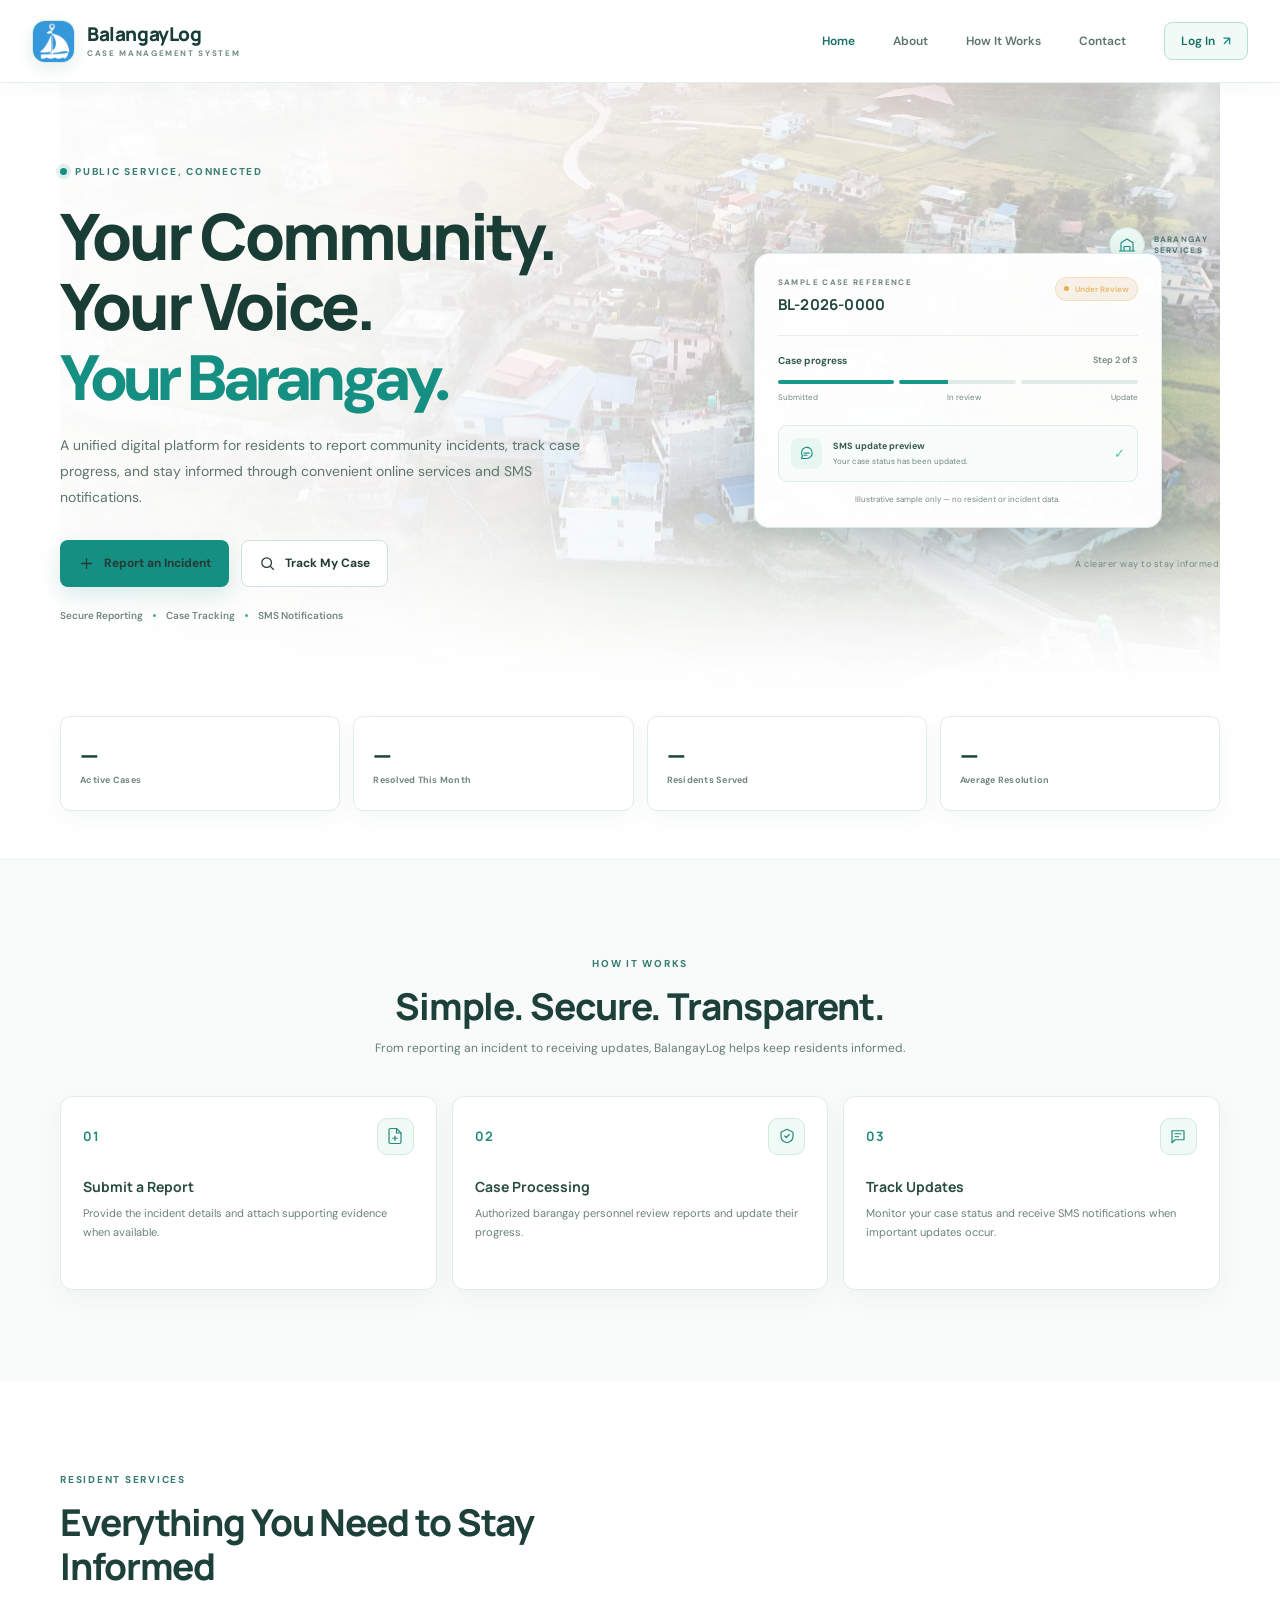
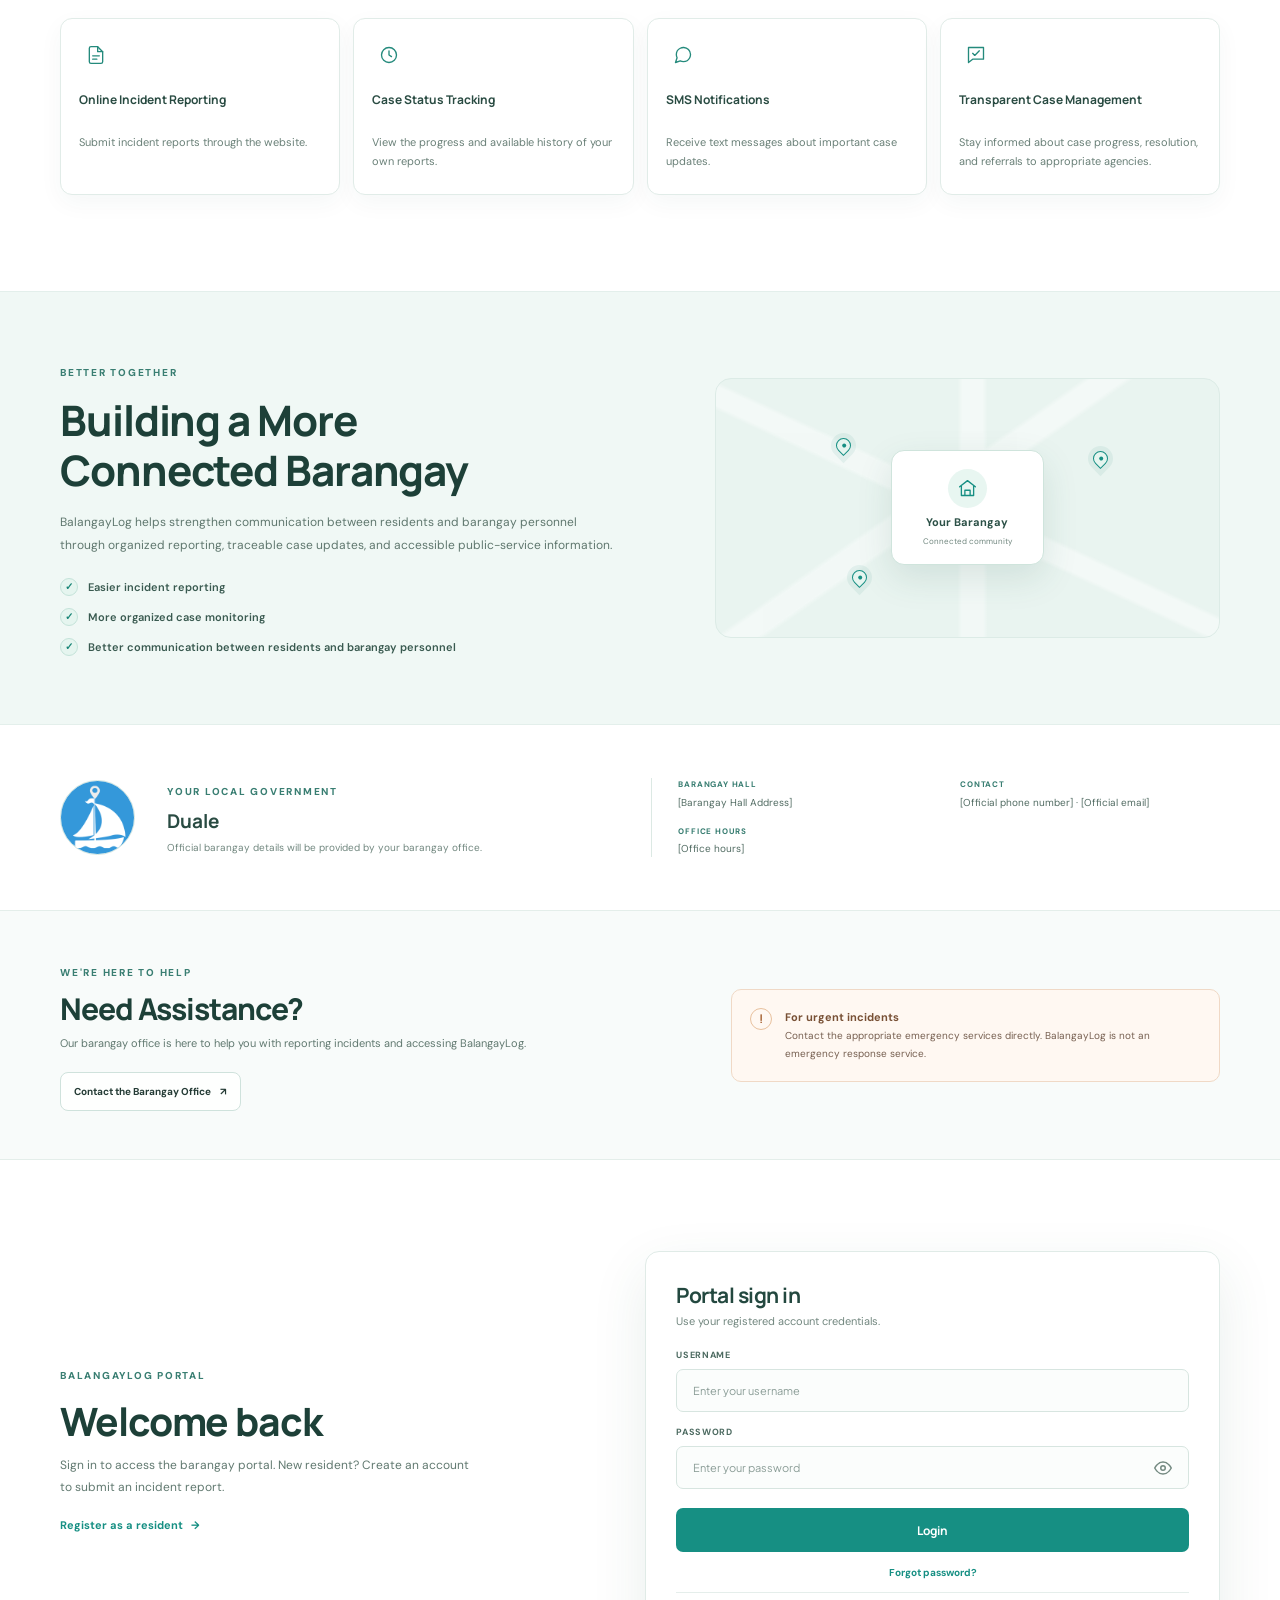
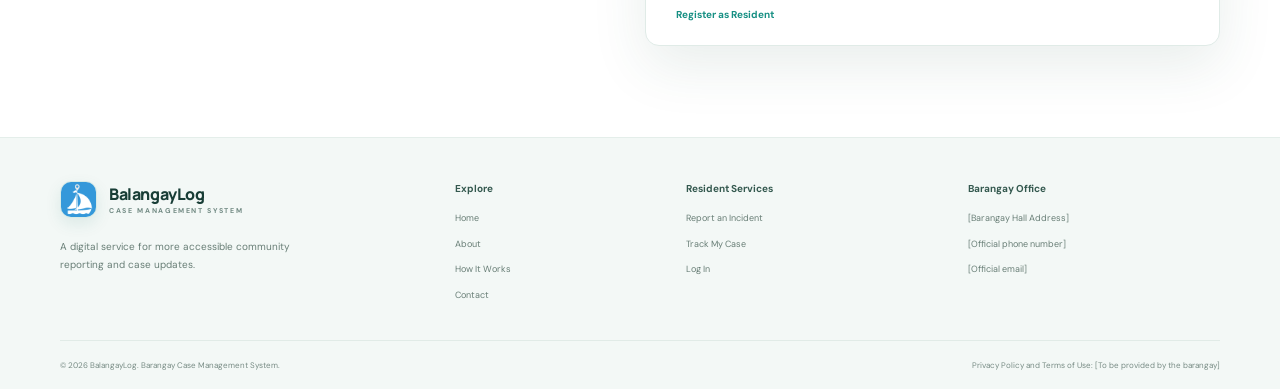
==== commit f9978125: "Improve homepage UI" ====
--- a/index.html
+++ b/index.html
@@ -3,7 +3,7 @@
 <head>
     <meta charset="UTF-8">
     <meta name="viewport" content="width=device-width, initial-scale=1.0">
-    <meta name="theme-color" content="#071716">
+    <meta name="theme-color" content="#f8fbfa">
     <title>BalangayLog - Barangay Incident Management System</title>
     <script>
         try {
@@ -15,7 +15,7 @@
         } catch (e) {}
     </script>
     <link rel="stylesheet" href="style.css?v=20261011">
-    <link rel="stylesheet" href="homepage.css?v=20261015">
+    <link rel="stylesheet" href="homepage.css?v=20261018">
     <link href="https://fonts.googleapis.com/css2?family=Plus+Jakarta+Sans:wght@400;500;600;700;800&display=swap" rel="stylesheet">
 </head>
 <body class="homepage">
@@ -52,6 +52,9 @@
 
     <main>
         <section class="hero page-width" aria-labelledby="hero-title">
+            <div class="hero-map" aria-hidden="true">
+                <img src="assets/barangay-aerial.png" alt="">
+            </div>
             <div class="hero-copy">
                 <span class="eyebrow"><span class="eyebrow-dot"></span> PUBLIC SERVICE, CONNECTED</span>
                 <h1 id="hero-title">Your Community.<br>Your Voice.<br><span>Your Barangay.</span></h1>
--- a/homepage.css
+++ b/homepage.css
@@ -401,5 +401,158 @@
     .footer-main { gap: 26px 12px; }
 }
 @media (prefers-reduced-motion: reduce) {
-    .homepage *, .homepage *::before, .homepage *::after { scroll-behavior: auto !important; transition-duration: .01ms !important; animation-duration: .01ms !important; }
-}
+    html, .homepage *, .homepage *::before, .homepage *::after { scroll-behavior: auto !important; transition-duration: .01ms !important; animation-duration: .01ms !important; }
+}
+
+html { scroll-behavior: smooth; }
+.homepage { color: #243b35; background: #fff !important; }
+.homepage a:focus-visible,
+.homepage button:focus-visible,
+.homepage summary:focus-visible { outline-color: #168f83; }
+
+.site-header {
+    border-color: #e5eeeb;
+    background: rgba(255, 255, 255, .94);
+    box-shadow: 0 4px 20px rgba(27, 75, 65, .035);
+}
+.site-brand-mark { border-color: #d8ebe6; color: #176e64; background: #eaf6f2; box-shadow: 0 6px 16px rgba(24, 105, 94, .1); }
+.site-brand-copy strong { color: #183d36; }
+.site-brand-copy > span { color: #718a83; }
+.desktop-nav a, .mobile-nav-links a { color: #5b746d; }
+.desktop-nav a:hover, .mobile-nav-links a:hover { color: #11796e; }
+.desktop-nav a[aria-current="page"] { color: #176e64; }
+.desktop-nav .nav-login { border-color: #b7ddd4; color: #176e64; background: #f1faf7; }
+.nav-login span { color: #168f83; }
+.mobile-nav summary { border-color: #d8e7e3; color: #31564e; background: #fff; }
+.mobile-nav-links { border-color: #dceae6; background: #fff; box-shadow: 0 18px 38px rgba(27, 75, 65, .15); }
+.mobile-nav-links a:hover { background: #eef8f5; }
+
+.hero { position: relative; isolation: isolate; }
+.hero-map {
+    position: absolute;
+    z-index: 0;
+    inset: 0;
+    overflow: hidden;
+    pointer-events: none;
+    -webkit-mask-image: linear-gradient(180deg, #000 0%, #000 70%, transparent 100%);
+    mask-image: linear-gradient(180deg, #000 0%, #000 70%, transparent 100%);
+}
+.hero-map::after {
+    position: absolute;
+    inset: 0;
+    background:
+        linear-gradient(90deg, rgba(255, 255, 255, .97) 0%, rgba(255, 255, 255, .9) 28%, rgba(255, 255, 255, .62) 56%, rgba(255, 255, 255, .35) 100%),
+        linear-gradient(0deg, #fff 0%, rgba(255, 255, 255, .08) 35%, rgba(255, 255, 255, .12) 100%);
+    content: "";
+}
+.hero-map img { width: 100%; height: 100%; display: block; object-fit: cover; object-position: center 48%; opacity: .82; }
+.hero-copy, .hero-visual { z-index: 1; }
+.eyebrow { color: #397e72; }
+.eyebrow-dot { background: #168f83; box-shadow: 0 0 0 4px rgba(22, 143, 131, .12); }
+.hero h1 { color: #193c35; }
+.hero h1 span { color: #168f83; }
+.hero-description { color: #5e756e; }
+.button-primary { color: #fff; background: #168f83; box-shadow: 0 8px 22px rgba(17, 138, 125, .16); }
+.button-primary:hover { background: #11796e; }
+.button-secondary { border-color: #cfe2dc; color: #28665b; background: rgba(255, 255, 255, .9); }
+.button-secondary:hover { border-color: #8dc9bc; background: #f1faf7; }
+.trust-note { color: #71877f; }
+.trust-note i { background: #48a99c; }
+
+.metrics-section .metric-card {
+    border-color: #e1ece8;
+    border-top-color: #e1ece8 !important;
+    background: #fff;
+    box-shadow: 0 7px 22px rgba(27, 75, 65, .045) !important;
+}
+.metrics-section .metric-card:hover { border-color: #c4e0d8; background: #fbfefd; }
+.metrics-section .metric-value { color: #1d463e; }
+.metrics-section .metric-label { color: #72877f; }
+.case-preview {
+    border-color: #e0ebe7;
+    background: rgba(255, 255, 255, .96);
+    box-shadow: 0 25px 65px rgba(37, 84, 73, .16), 0 0 42px rgba(26, 124, 111, .06);
+}
+.service-mark { color: #537c71; }
+.service-mark-inner { border-color: #cce6de; color: #168f83; background: #f0faf6; }
+.case-caption, .progress-heading span + span { color: #71877f; }
+.case-reference { color: #22473f; }
+.case-divider { background: #e6efec; }
+.progress-heading { color: #35594f; }
+.progress-step { background: #e0ebe7; }
+.progress-step.is-current { background: linear-gradient(90deg, #17988a 0 42%, #e0ebe7 42%); }
+.progress-labels, .sms-preview small { color: #72877f; }
+.sms-preview { border-color: #e1ece8; background: #f8fcfa; }
+.sms-icon { color: #168f83; background: #e8f6f1; }
+.sms-preview strong { color: #35594f; }
+.sample-disclaimer, .visual-caption { color: #768b84; }
+
+.how-section { border-color: #e8f0ed; background: #f8fbfa; }
+.section-heading h2, .community-copy h2, .help-inner h2, .login-intro h2 { color: #1d4038; }
+.section-heading p { color: #667d75; }
+.info-card { border-color: #e1ece8; background: #fff; box-shadow: 0 8px 24px rgba(27, 75, 65, .045); }
+.info-card:hover { border-color: #c1ded5; box-shadow: 0 12px 30px rgba(27, 75, 65, .09); }
+.step-number, .feature-icon { color: #248a7c; }
+.line-icon { border-color: #d3e9e2; color: #248a7c; background: #f0faf6; }
+.info-card h3 { color: #294b42; }
+.info-card p { color: #6a8078; }
+.community-section { border-color: #e3efeb; background: #f0f8f5; }
+.community-copy > p { color: #5f776e; }
+.community-highlights { color: #395a50; }
+.community-highlights li span { border-color: #c4e3d9; color: #188576; background: #e5f5ef; }
+.community-art { border-color: #dcebe6; background: #e9f4f0; }
+.map-lines { display: block; position: absolute; inset: 0; opacity: .45; background-image: linear-gradient(25deg, transparent 46%, #fff 47%, #fff 51%, transparent 52%), linear-gradient(145deg, transparent 42%, #fff 43%, #fff 47%, transparent 48%), linear-gradient(90deg, transparent 48%, #fff 49%, #fff 53%, transparent 54%); }
+.map-center { border-color: #cfe4dc; background: #fff; box-shadow: 0 13px 35px rgba(43, 97, 82, .13); }
+.map-home { color: #168f83; background: #e8f6f1; }
+.map-center strong { color: #2b5046; }
+.map-center small { color: #71877f; }
+.map-pin { border-color: #168f83; background: #e5f5ef; box-shadow: 0 0 0 5px rgba(28, 133, 119, .08); }
+.map-pin i { background: #168f83; }
+.barangay-seal { border-color: #d3e6df; }
+.barangay-details h2 { color: #294b42; }
+.barangay-placeholder { color: #71877f; }
+.barangay-contact { border-color: #dce9e4; color: #526c63; }
+.contact-label { color: #397e72; }
+.help-section { border-color: #e4eeea; background: #f8fbfa; }
+.help-inner > div > p { color: #617970; }
+.emergency-note { border-color: #f0d9c6; background: #fff8f2; }
+.emergency-icon { border-color: #e8c19e; color: #a76334; }
+.emergency-note p { color: #765f50; }
+.emergency-note strong { color: #785035; }
+.login-intro > p { color: #617970; }
+.text-link { color: #168f83 !important; }
+.text-link:hover { color: #116e64 !important; }
+.homepage .auth-card { border-color: #e0ebe7; color: #294b42; background: #fff; box-shadow: 0 20px 55px rgba(37, 84, 73, .1); }
+.homepage .auth-header h2 { color: #23483f; }
+.homepage .auth-header p { color: #72877f; }
+.homepage .form-group label { color: #4c6a60; }
+.homepage .form-group input, .homepage .form-group select { border-color: #d7e5e0; color: #294b42; background: #fbfdfc; }
+.homepage .form-group input::placeholder { color: #8b9d97; }
+.homepage .form-group input:focus, .homepage .form-group select:focus { border-color: #31a99b; box-shadow: 0 0 0 3px rgba(25, 168, 155, .12); }
+.homepage .eye-btn { color: #738980; }
+.homepage .eye-btn:hover { color: #28665b; }
+.homepage .forgot-link { color: #168f83; }
+.homepage .forgot-link:hover { color: #116e64; }
+.homepage .auth-links { border-color: #e5eeeb; }
+.homepage .error-banner { color: #873d32; border-color: #efd0c8; background: #fff4f1; }
+.site-footer { border-color: #e4eeea; background: #f3f8f6; }
+.footer-about > p, .footer-links, .footer-links a { color: #687e76; }
+.footer-links strong { color: #34594f; }
+.footer-links a:hover { color: #168f83; }
+.footer-bottom { border-color: #e1ebe7; color: #778b84; }
+.homepage .modal-overlay { background: rgba(25, 54, 47, .45) !important; }
+.forgot-modal { border-color: #dce9e4; color: #34594f; background: #fff; box-shadow: 0 24px 70px rgba(23, 62, 52, .2); }
+.forgot-modal-heading h3 { color: #23483f; }
+.forgot-modal-icon { color: #168f83; background: #e9f6f1; }
+.modal-close { color: #6c8179; }
+.forgot-modal > p { color: #617970; }
+.forgot-modal > p strong { color: #294b42; }
+.reset-steps { border-color: #dce9e4; color: #3f6257; background: #f7fbf9; }
+.reset-steps ul { color: #617970; }
+
+@media (max-width: 700px) {
+    .hero-map::after { background: linear-gradient(90deg, rgba(255, 255, 255, .9), rgba(255, 255, 255, .62)), linear-gradient(0deg, #fff, transparent 48%); }
+}
+@media (prefers-reduced-motion: reduce) {
+    html { scroll-behavior: auto !important; }
+}
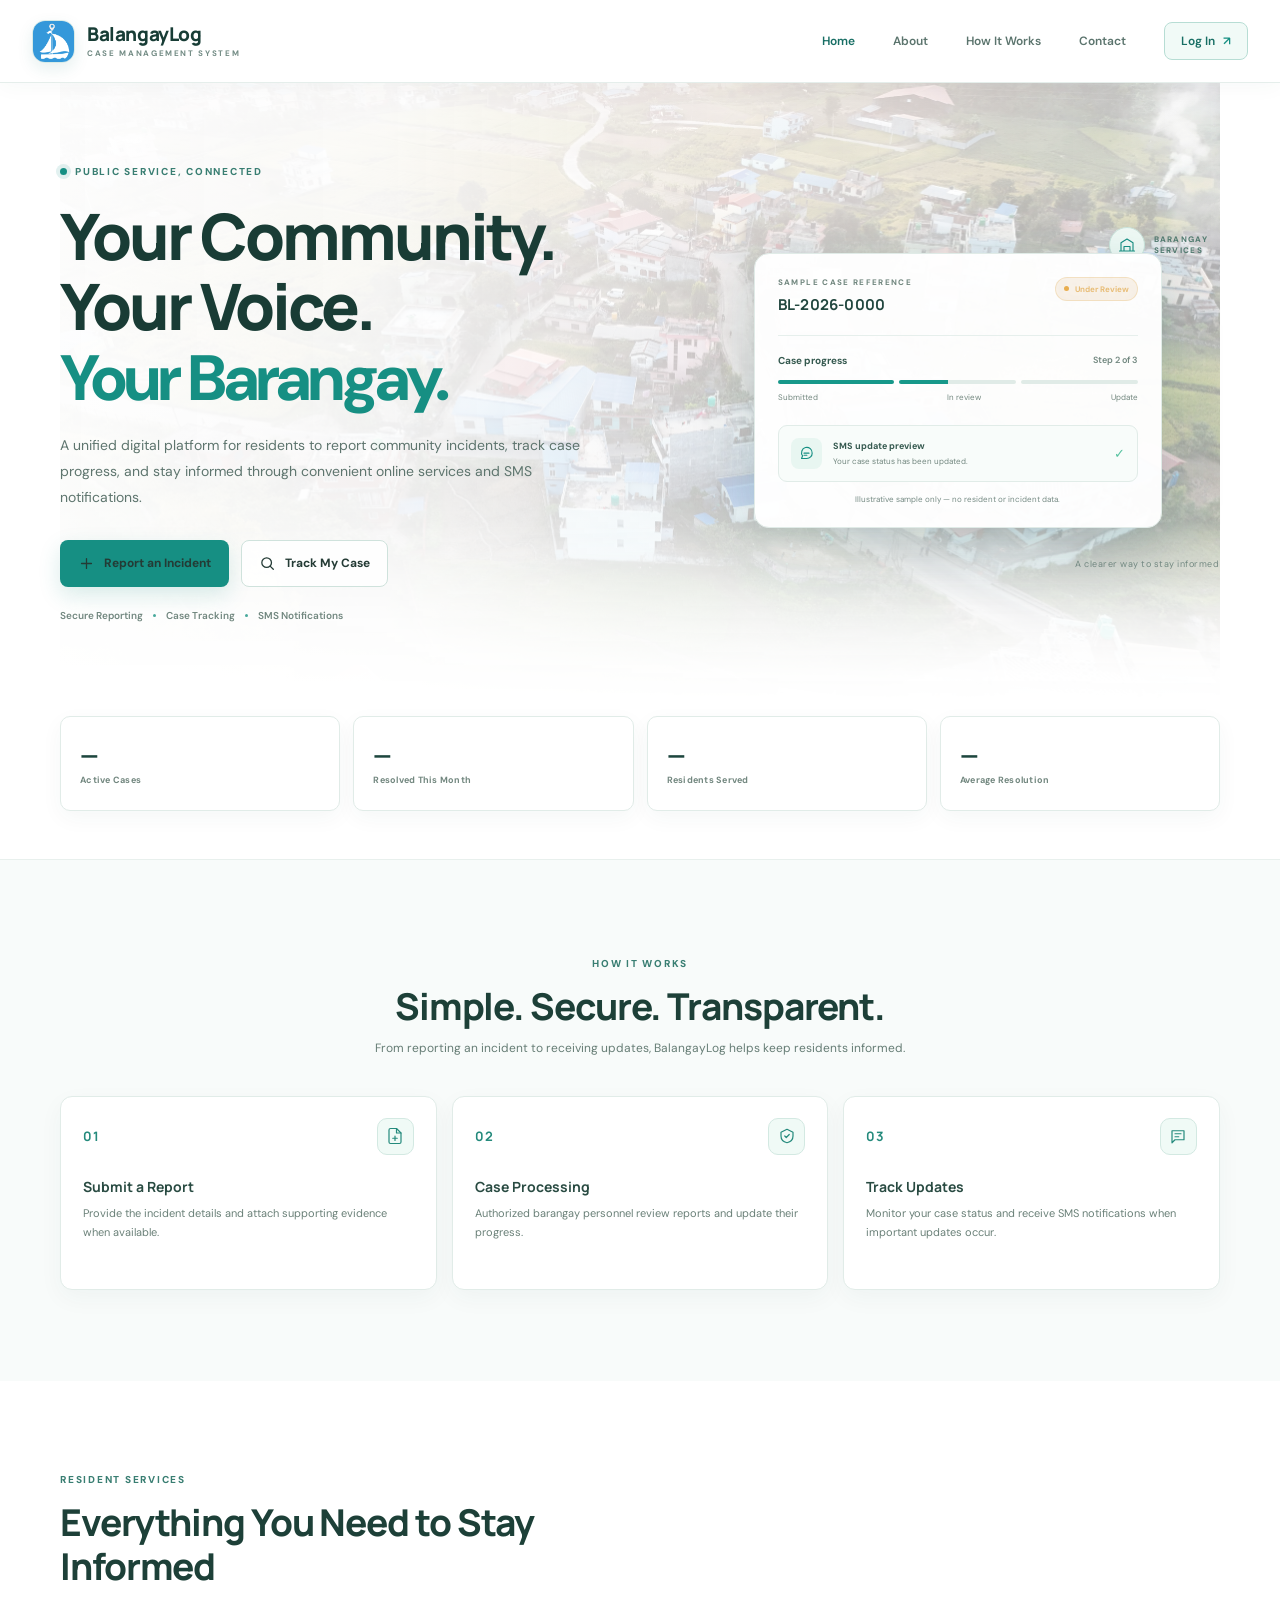
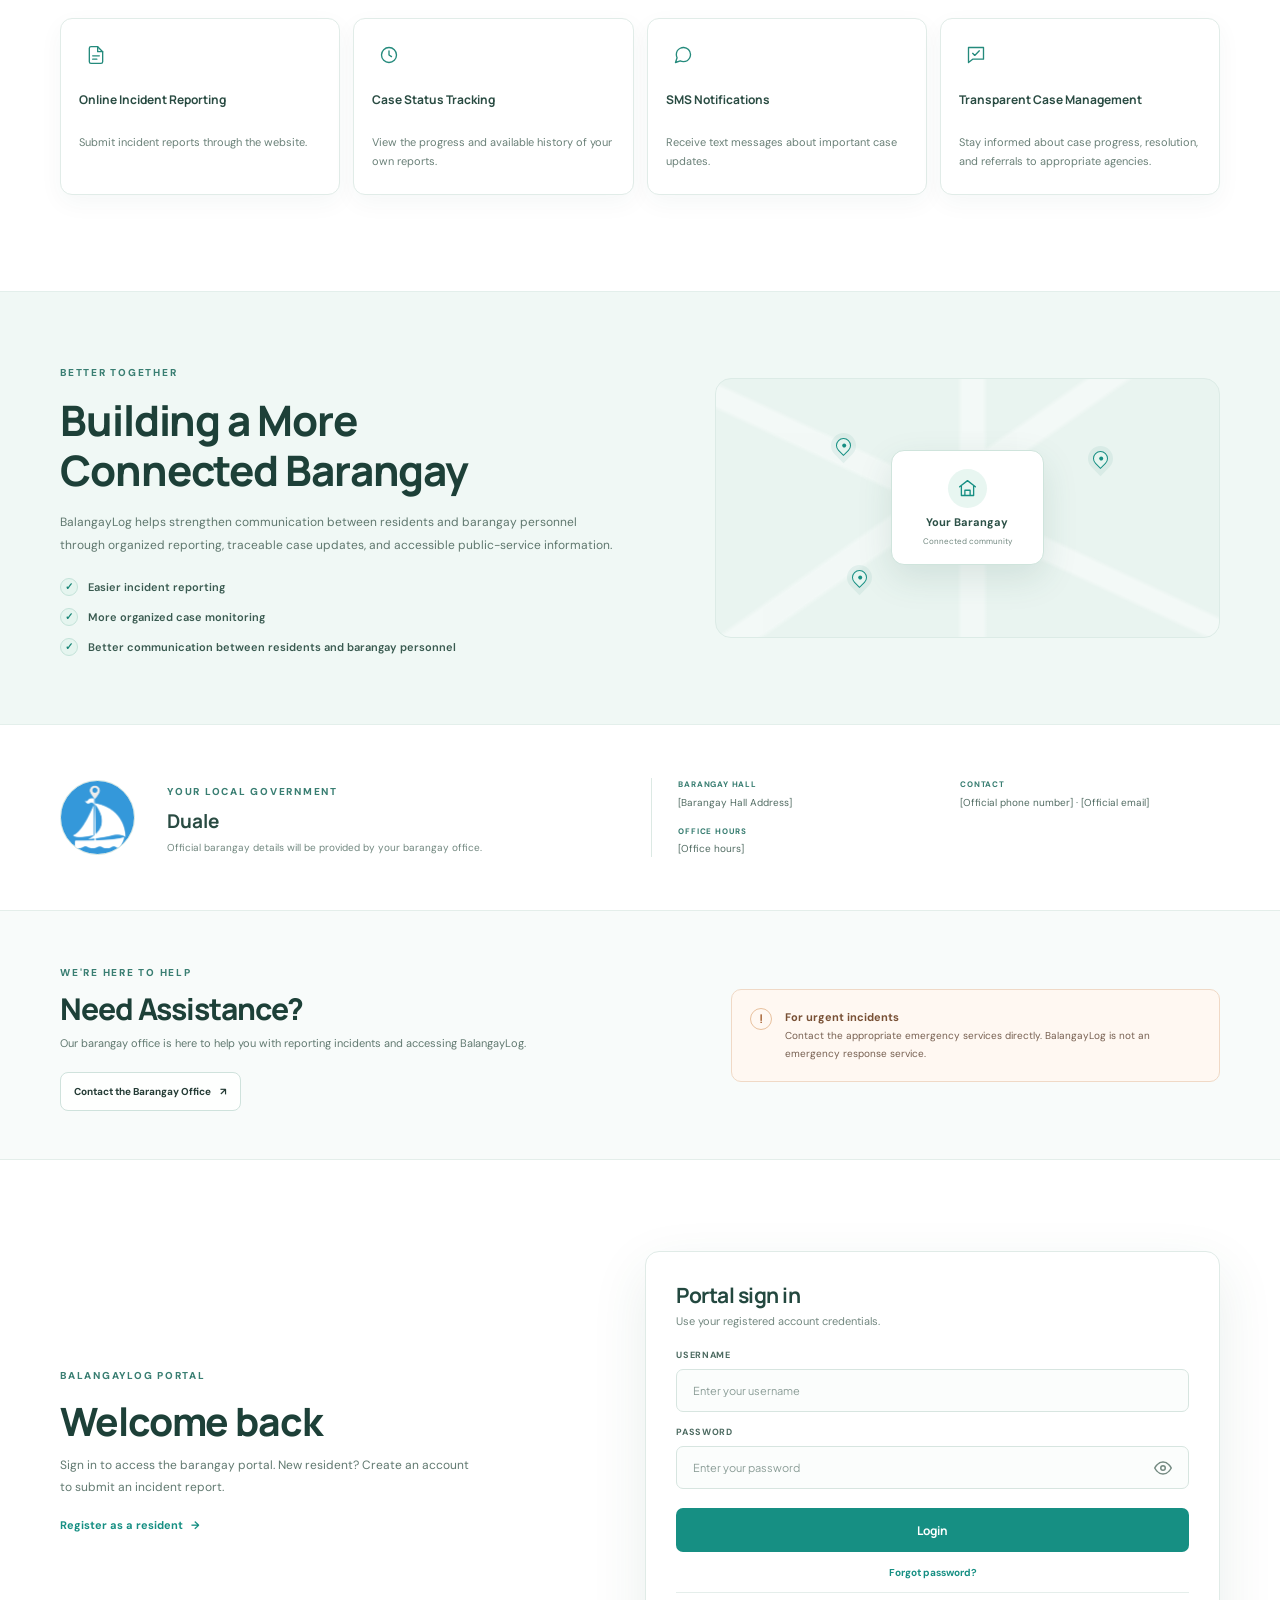
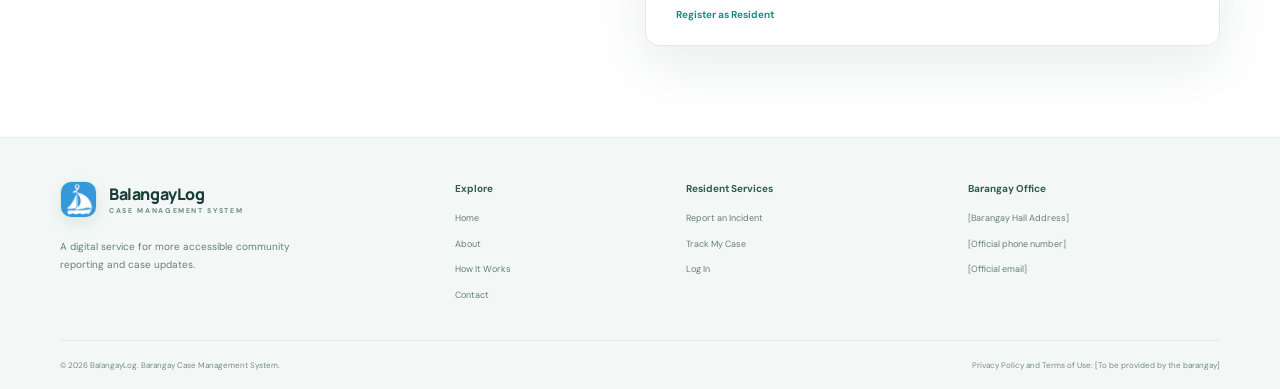
==== commit 18017bca: "Added forgot password functionality" ====
--- a/index.html
+++ b/index.html
@@ -15,7 +15,7 @@
         } catch (e) {}
     </script>
     <link rel="stylesheet" href="style.css?v=20261011">
-    <link rel="stylesheet" href="homepage.css?v=20261018">
+    <link rel="stylesheet" href="homepage.css?v=20261022">
     <link href="https://fonts.googleapis.com/css2?family=Plus+Jakarta+Sans:wght@400;500;600;700;800&display=swap" rel="stylesheet">
 </head>
 <body class="homepage">
@@ -282,29 +282,63 @@
         <div class="page-width footer-bottom"><span>© <span id="copyrightYear">2026</span> BalangayLog. Barangay Case Management System.</span><span>Privacy Policy and Terms of Use: [To be provided by the barangay]</span></div>
     </footer>
 
-    <script src="script.js?v=99"></script>
+    <script src="script.js?v=100"></script>
     <script>
         document.getElementById('copyrightYear').textContent = new Date().getFullYear();
     </script>
     <div class="modal-overlay" id="forgotModal" style="display: none;">
-        <div class="forgot-modal">
+        <section class="forgot-modal" role="dialog" aria-modal="true" aria-labelledby="forgotModalTitle">
             <div class="forgot-modal-heading">
                 <div class="forgot-modal-icon" aria-hidden="true">⌑</div>
-                <h3>Password Reset Policy</h3>
+                <h3 id="forgotModalTitle">Reset your password</h3>
                 <button type="button" id="closeForgotModal" class="modal-close" aria-label="Close">&times;</button>
             </div>
-            <p>Verified Account: <strong id="forgotModalUserDisplay">Official Account</strong></p>
-            <p>Password reset requests must be submitted directly to the Barangay System Administrator.</p>
-            <div class="reset-steps">
-                <strong>Required Steps:</strong>
-                <ul>
-                    <li>Contact the <strong>Barangay Secretary</strong> or ICT Administrator.</li>
-                    <li>Present valid barangay identification credentials.</li>
-                    <li>The administrator will generate and issue a temporary login key.</li>
-                </ul>
-            </div>
-            <button type="button" id="dismissForgotBtn" class="primary-btn">Understood</button>
-        </div>
+
+            <div class="recovery-step" data-recovery-step="username">
+                <p>Enter your username. If the account is eligible, a verification code will be sent to its registered phone.</p>
+                <form id="recoveryStartForm">
+                    <div class="form-group">
+                        <label for="recoveryUsername">Username</label>
+                        <input type="text" id="recoveryUsername" name="username" maxlength="80" autocomplete="username" required>
+                    </div>
+                    <button type="submit" id="recoveryStartBtn" class="primary-btn">Send verification code</button>
+                </form>
+            </div>
+
+            <div class="recovery-step" data-recovery-step="otp" hidden>
+                <p>Registered phone: <strong id="recoveryMaskedPhone">+63 9** *** ****</strong>. Enter the code below if it arrives. Codes expire in five minutes.</p>
+                <form id="recoveryVerifyForm">
+                    <div class="form-group">
+                        <label for="recoveryOtp">Verification code</label>
+                        <input type="text" id="recoveryOtp" inputmode="numeric" autocomplete="one-time-code" maxlength="6" pattern="[0-9]{6}" required>
+                    </div>
+                    <button type="submit" class="primary-btn">Verify code</button>
+                </form>
+                <button type="button" id="recoveryResendBtn" class="recovery-secondary-btn" disabled>Resend in 30s</button>
+            </div>
+
+            <div class="recovery-step" data-recovery-step="password" hidden>
+                <p>Choose a new password. It must be at least eight characters long.</p>
+                <form id="recoveryResetForm">
+                    <div class="form-group">
+                        <label for="recoveryPassword">New password</label>
+                        <input type="password" id="recoveryPassword" autocomplete="new-password" minlength="8" maxlength="72" required>
+                    </div>
+                    <div class="form-group">
+                        <label for="recoveryConfirmPassword">Confirm new password</label>
+                        <input type="password" id="recoveryConfirmPassword" autocomplete="new-password" minlength="8" maxlength="72" required>
+                    </div>
+                    <button type="submit" class="primary-btn">Set new password</button>
+                </form>
+            </div>
+
+            <div class="recovery-step" data-recovery-step="success" hidden>
+                <p>Your password has been reset. Sign in with your new password.</p>
+                <a href="#login" id="recoveryReturnLogin" class="primary-btn recovery-return-btn">Return to login</a>
+            </div>
+
+            <p id="recoveryStatus" class="recovery-status" role="status" aria-live="polite" hidden></p>
+        </section>
     </div>
 </body>
 </html>
--- a/homepage.css
+++ b/homepage.css
@@ -314,8 +314,8 @@
 .footer-links a:hover { color: #61c2b5; }
 .footer-bottom { min-height: 49px; display: flex; align-items: center; justify-content: space-between; gap: 20px; border-top: 1px solid rgba(156, 190, 180, .1); color: #708780; font-size: 8px; }
 
-.homepage .modal-overlay { z-index: 9999; align-items: center; justify-content: center; padding: 20px; background: rgba(2, 12, 11, .78) !important; backdrop-filter: blur(5px); }
-.forgot-modal { width: min(440px, 100%); padding: 25px; border: 1px solid #31504a; border-radius: 14px; color: #d9e7e2; background: #102321; box-shadow: 0 24px 70px rgba(0, 0, 0, .45); }
+.homepage .modal-overlay { position: fixed; inset: 0; z-index: 9999; display: flex; align-items: center; justify-content: center; overflow-y: auto; padding: 20px; background: rgba(2, 12, 11, .78) !important; backdrop-filter: blur(5px); }
+.forgot-modal { width: min(440px, 100%); max-height: calc(100vh - 40px); overflow-y: auto; margin: auto; padding: 25px; border: 1px solid #31504a; border-radius: 14px; color: #d9e7e2; background: #102321; box-shadow: 0 24px 70px rgba(0, 0, 0, .45); }
 .forgot-modal-heading { display: flex; align-items: center; gap: 10px; margin-bottom: 17px; }
 .forgot-modal-heading h3 { flex: 1; margin: 0; color: #f0f7f4; font: 700 16px 'Manrope', sans-serif; }
 .forgot-modal-icon { width: 34px; height: 34px; display: grid; place-items: center; border-radius: 9px; color: #66c7b8; background: rgba(25, 168, 155, .13); font-size: 22px; }
@@ -324,6 +324,15 @@
 .forgot-modal > p strong { color: #e6f1ed; }
 .reset-steps { margin: 15px 0 18px; padding: 13px; border: 1px solid #2b4540; border-radius: 8px; color: #d5e3de; background: #0b1d1b; font-size: 10px; }
 .reset-steps ul { display: grid; gap: 6px; margin: 9px 0 0; padding-left: 18px; color: #a7bbb5; line-height: 1.55; }
+#forgotModal [hidden] { display: none !important; }
+.recovery-step > p { margin: 0 0 16px; color: #a7bbb5; font-size: 11px; line-height: 1.7; }
+.recovery-step > p strong { color: #e6f1ed; }
+.recovery-step .form-group { margin-bottom: 14px; }
+.recovery-step .primary-btn { display: inline-flex; width: 100%; align-items: center; justify-content: center; border: 0; color: #fff; text-decoration: none; cursor: pointer; }
+.recovery-secondary-btn { display: block; margin: 14px auto 0; padding: 7px 10px; border: 0; color: #58beb0; background: transparent; font-size: 11px; font-weight: 700; cursor: pointer; }
+.recovery-secondary-btn:disabled { color: #718781; cursor: wait; }
+.recovery-status { margin: 15px 0 0; padding: 10px 12px; border: 1px solid #31504a; border-radius: 7px; color: #d9e7e2; background: #0b1d1b; font-size: 11px; line-height: 1.6; }
+.recovery-return-btn { margin-top: 6px; }
 
 @media (max-width: 960px) {
     .page-width { width: min(100% - 48px, 760px); }
@@ -549,6 +558,11 @@
 .forgot-modal > p strong { color: #294b42; }
 .reset-steps { border-color: #dce9e4; color: #3f6257; background: #f7fbf9; }
 .reset-steps ul { color: #617970; }
+.recovery-step > p { color: #617970; }
+.recovery-step > p strong { color: #294b42; }
+.recovery-secondary-btn { color: #168f83; }
+.recovery-secondary-btn:disabled { color: #8b9d97; }
+.recovery-status { border-color: #dce9e4; color: #34594f; background: #f7fbf9; }
 
 @media (max-width: 700px) {
     .hero-map::after { background: linear-gradient(90deg, rgba(255, 255, 255, .9), rgba(255, 255, 255, .62)), linear-gradient(0deg, #fff, transparent 48%); }
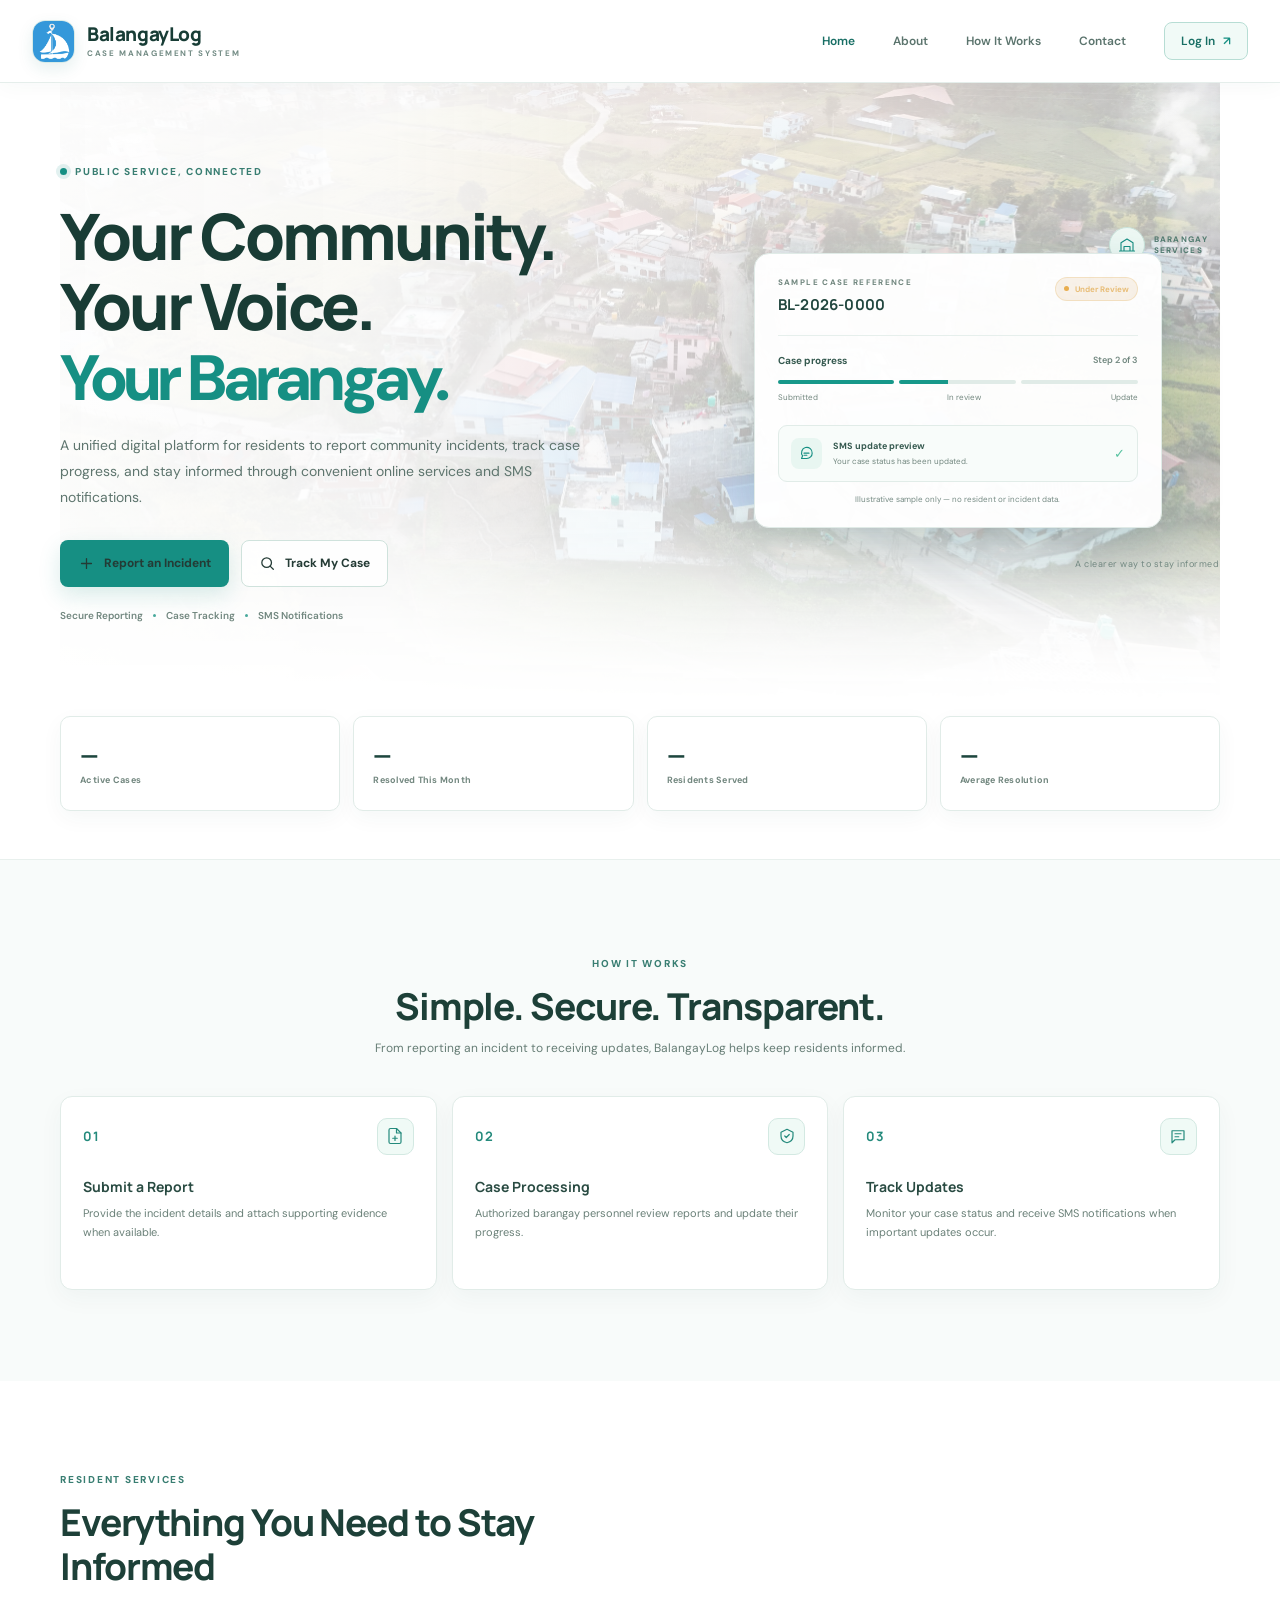
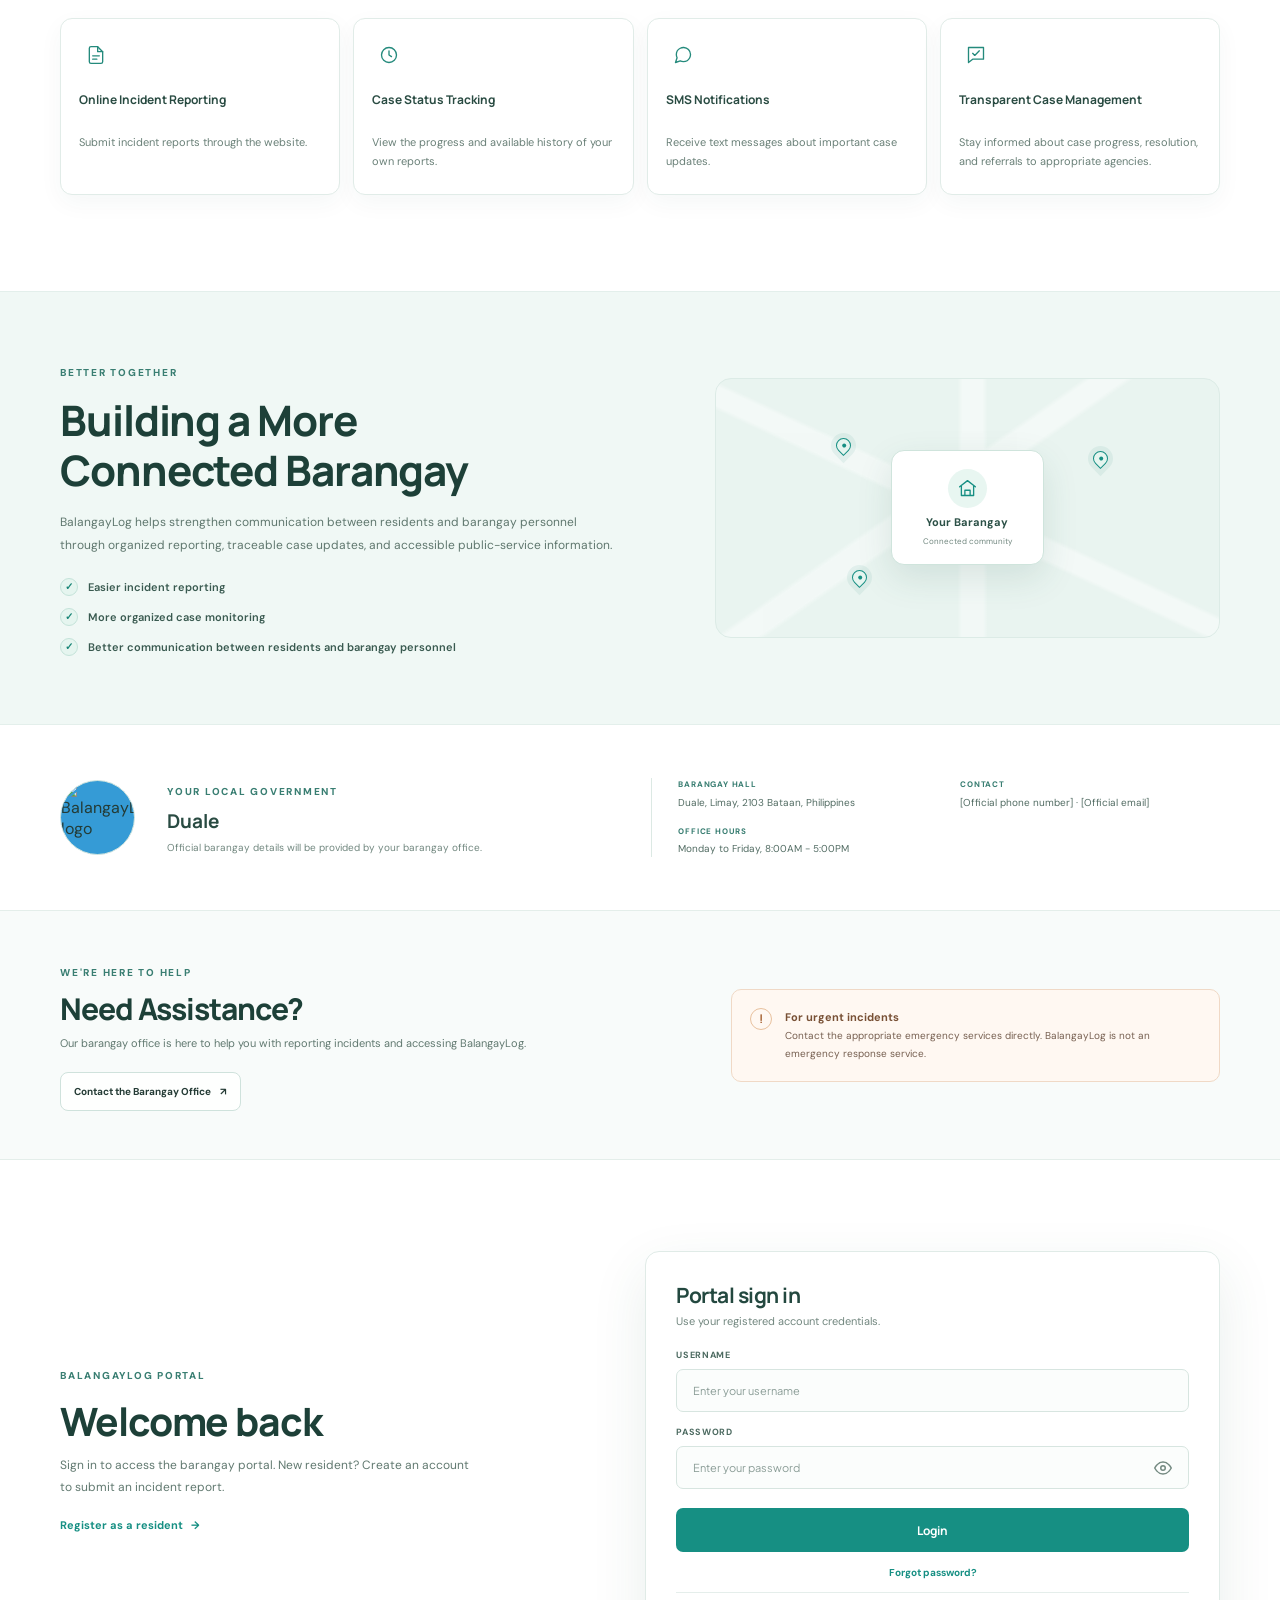
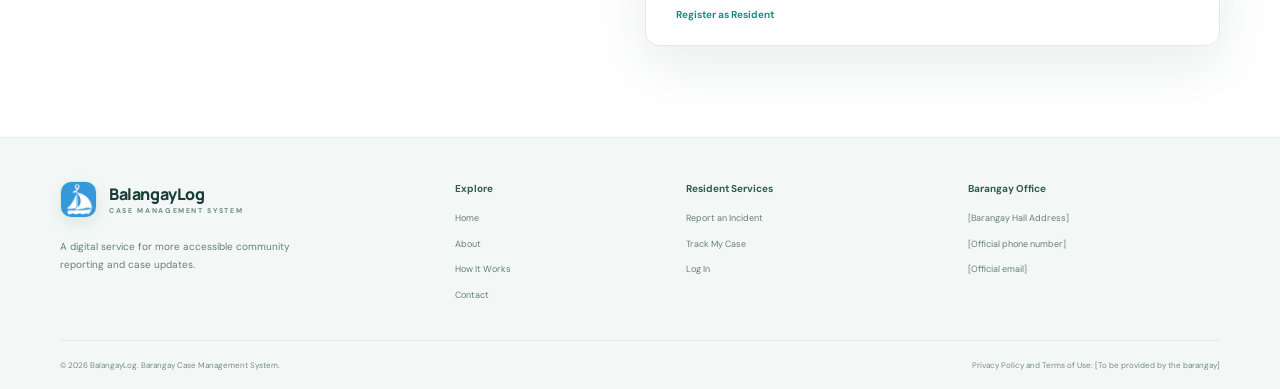
==== commit 138fabae: "Added Duale Logo" ====
--- a/index.html
+++ b/index.html
@@ -192,16 +192,16 @@
         </section>
 
         <section class="section-block barangay-section page-width" id="barangay-info" aria-labelledby="barangay-title">
-            <div class="barangay-seal"><img src="assets/balangaylog-logo.png" alt="BalangayLog logo"></div>
+            <div class="barangay-seal"><img src="assets/duale_logo.png" alt="BalangayLog logo"></div>
             <div class="barangay-details">
                 <span class="eyebrow">YOUR LOCAL GOVERNMENT</span>
                 <h2 id="barangay-title">Duale</h2>
                 <p class="barangay-placeholder">Official barangay details will be provided by your barangay office.</p>
             </div>
             <div class="barangay-contact">
-                <div><span class="contact-label">Barangay Hall</span><span>[Barangay Hall Address]</span></div>
+                <div><span class="contact-label">Barangay Hall</span><span>Duale, Limay, 2103 Bataan, Philippines</span></div>
                 <div><span class="contact-label">Contact</span><span>[Official phone number] · [Official email]</span></div>
-                <div><span class="contact-label">Office Hours</span><span>[Office hours]</span></div>
+                <div><span class="contact-label">Office Hours</span><span>Monday to Friday, 8:00AM - 5:00PM</span></div>
             </div>
         </section>
 
@@ -322,11 +322,39 @@
                 <form id="recoveryResetForm">
                     <div class="form-group">
                         <label for="recoveryPassword">New password</label>
-                        <input type="password" id="recoveryPassword" autocomplete="new-password" minlength="8" maxlength="72" required>
+                        <div class="password-input-wrapper">
+                            <input type="password" id="recoveryPassword" autocomplete="new-password" minlength="8" maxlength="72" required>
+                            <button type="button" class="eye-btn" data-recovery-password-toggle="recoveryPassword" aria-controls="recoveryPassword" aria-label="Show new password" aria-pressed="false">
+                                <svg class="eye-icon" viewBox="0 0 24 24" width="18" height="18" fill="none" stroke="currentColor" stroke-width="2" stroke-linecap="round" stroke-linejoin="round" aria-hidden="true">
+                                    <path d="M1 12s4-8 11-8 11 8 11 8-4 8-11 8-11-8-11-8z"></path>
+                                    <circle cx="12" cy="12" r="3"></circle>
+                                </svg>
+                                <svg class="eye-icon" data-eye-closed hidden viewBox="0 0 24 24" width="18" height="18" fill="none" stroke="currentColor" stroke-width="2" stroke-linecap="round" stroke-linejoin="round" aria-hidden="true">
+                                    <path d="m3 3 18 18"></path>
+                                    <path d="M10.6 10.6a2 2 0 0 0 2.8 2.8"></path>
+                                    <path d="M9.9 5.2A11.2 11.2 0 0 1 12 5c7 0 11 7 11 7a14.7 14.7 0 0 1-3.1 3.8"></path>
+                                    <path d="M6.2 6.2C3.4 8 1 12 1 12s4 7 11 7c1 0 2-.2 2.9-.6"></path>
+                                </svg>
+                            </button>
+                        </div>
                     </div>
                     <div class="form-group">
                         <label for="recoveryConfirmPassword">Confirm new password</label>
-                        <input type="password" id="recoveryConfirmPassword" autocomplete="new-password" minlength="8" maxlength="72" required>
+                        <div class="password-input-wrapper">
+                            <input type="password" id="recoveryConfirmPassword" autocomplete="new-password" minlength="8" maxlength="72" required>
+                            <button type="button" class="eye-btn" data-recovery-password-toggle="recoveryConfirmPassword" aria-controls="recoveryConfirmPassword" aria-label="Show confirm password" aria-pressed="false">
+                                <svg class="eye-icon" viewBox="0 0 24 24" width="18" height="18" fill="none" stroke="currentColor" stroke-width="2" stroke-linecap="round" stroke-linejoin="round" aria-hidden="true">
+                                    <path d="M1 12s4-8 11-8 11 8 11 8-4 8-11 8-11-8-11-8z"></path>
+                                    <circle cx="12" cy="12" r="3"></circle>
+                                </svg>
+                                <svg class="eye-icon" data-eye-closed hidden viewBox="0 0 24 24" width="18" height="18" fill="none" stroke="currentColor" stroke-width="2" stroke-linecap="round" stroke-linejoin="round" aria-hidden="true">
+                                    <path d="m3 3 18 18"></path>
+                                    <path d="M10.6 10.6a2 2 0 0 0 2.8 2.8"></path>
+                                    <path d="M9.9 5.2A11.2 11.2 0 0 1 12 5c7 0 11 7 11 7a14.7 14.7 0 0 1-3.1 3.8"></path>
+                                    <path d="M6.2 6.2C3.4 8 1 12 1 12s4 7 11 7c1 0 2-.2 2.9-.6"></path>
+                                </svg>
+                            </button>
+                        </div>
                     </div>
                     <button type="submit" class="primary-btn">Set new password</button>
                 </form>
@@ -341,4 +369,4 @@
         </section>
     </div>
 </body>
-</html>
+</html>
--- a/homepage.css
+++ b/homepage.css
@@ -569,4 +569,4 @@
 }
 @media (prefers-reduced-motion: reduce) {
     html { scroll-behavior: auto !important; }
-}
+}
